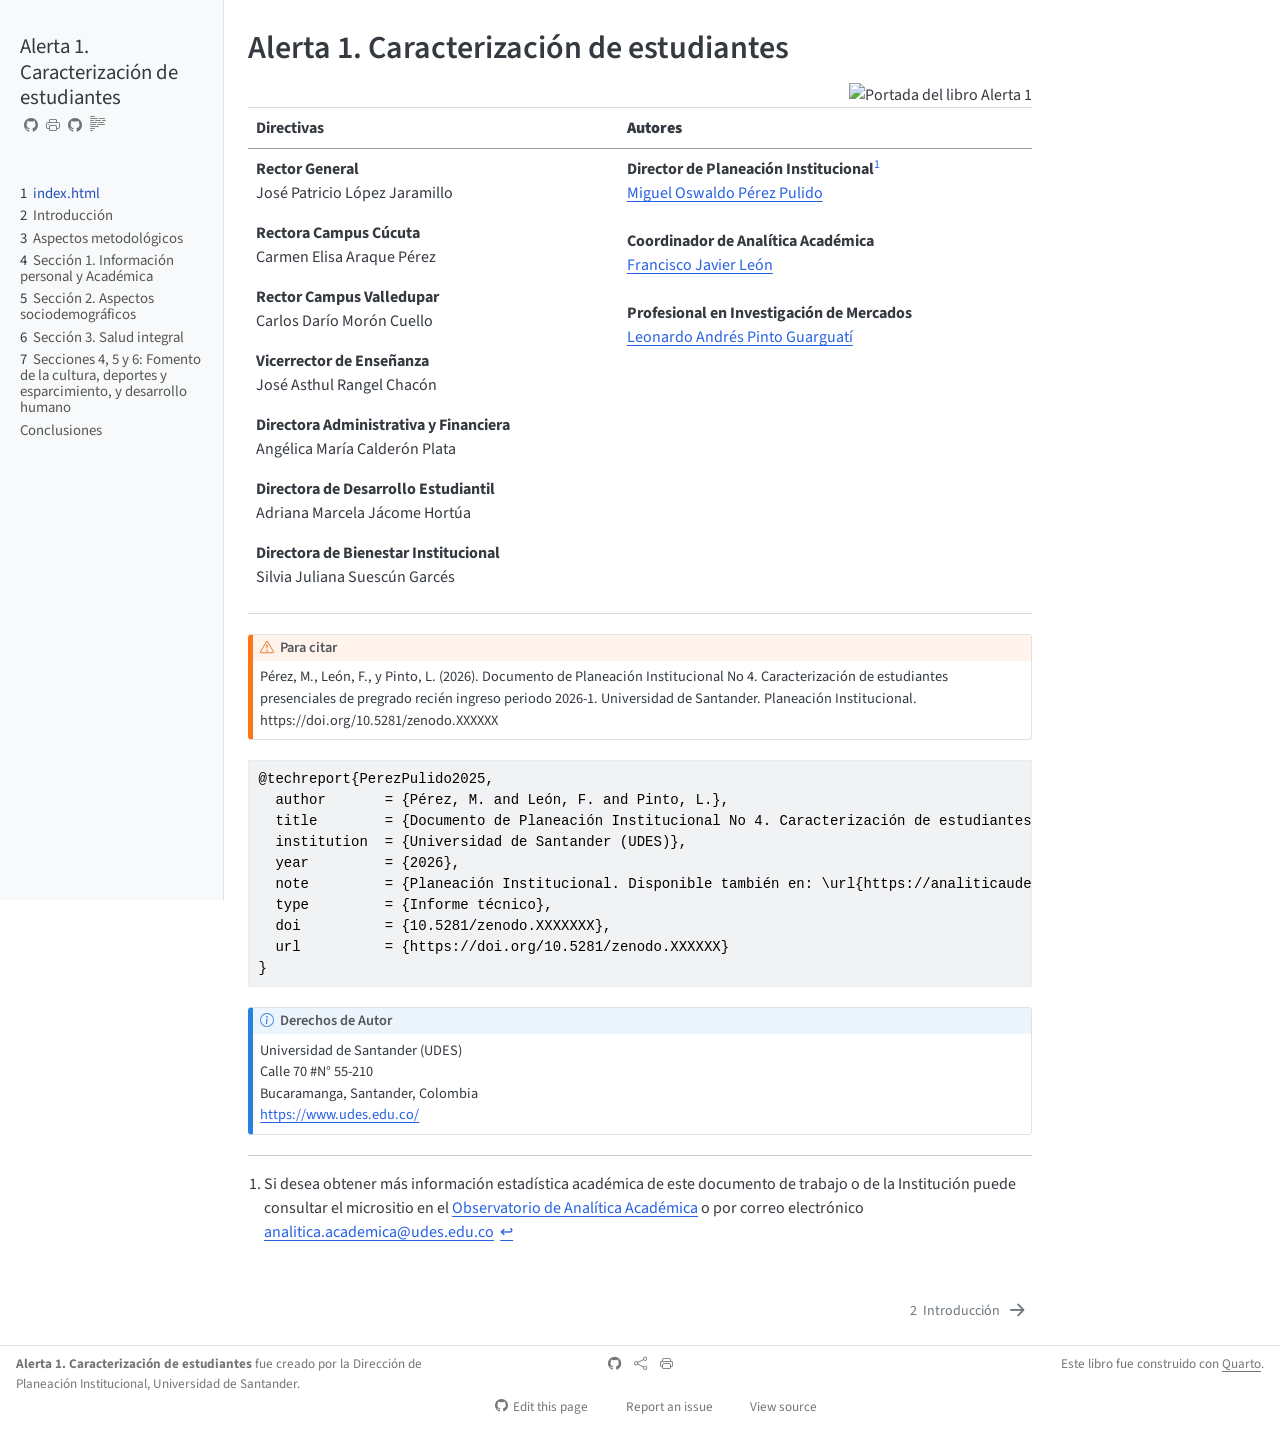
==== docs/index.html @ 3c6e8b9e "deploy libro" ====
<!DOCTYPE html>
<html xmlns="http://www.w3.org/1999/xhtml" lang="en" xml:lang="en"><head>

<meta charset="utf-8">
<meta name="generator" content="quarto-1.7.33">

<meta name="viewport" content="width=device-width, initial-scale=1.0, user-scalable=yes">


<title>Alerta 1. Caracterización de estudiantes</title>
<style>
code{white-space: pre-wrap;}
span.smallcaps{font-variant: small-caps;}
div.columns{display: flex; gap: min(4vw, 1.5em);}
div.column{flex: auto; overflow-x: auto;}
div.hanging-indent{margin-left: 1.5em; text-indent: -1.5em;}
ul.task-list{list-style: none;}
ul.task-list li input[type="checkbox"] {
  width: 0.8em;
  margin: 0 0.8em 0.2em -1em; /* quarto-specific, see https://github.com/quarto-dev/quarto-cli/issues/4556 */ 
  vertical-align: middle;
}
/* CSS for syntax highlighting */
html { -webkit-text-size-adjust: 100%; }
pre > code.sourceCode { white-space: pre; position: relative; }
pre > code.sourceCode > span { display: inline-block; line-height: 1.25; }
pre > code.sourceCode > span:empty { height: 1.2em; }
.sourceCode { overflow: visible; }
code.sourceCode > span { color: inherit; text-decoration: inherit; }
div.sourceCode { margin: 1em 0; }
pre.sourceCode { margin: 0; }
@media screen {
div.sourceCode { overflow: auto; }
}
@media print {
pre > code.sourceCode { white-space: pre-wrap; }
pre > code.sourceCode > span { text-indent: -5em; padding-left: 5em; }
}
pre.numberSource code
  { counter-reset: source-line 0; }
pre.numberSource code > span
  { position: relative; left: -4em; counter-increment: source-line; }
pre.numberSource code > span > a:first-child::before
  { content: counter(source-line);
    position: relative; left: -1em; text-align: right; vertical-align: baseline;
    border: none; display: inline-block;
    -webkit-touch-callout: none; -webkit-user-select: none;
    -khtml-user-select: none; -moz-user-select: none;
    -ms-user-select: none; user-select: none;
    padding: 0 4px; width: 4em;
  }
pre.numberSource { margin-left: 3em;  padding-left: 4px; }
div.sourceCode
  {   }
@media screen {
pre > code.sourceCode > span > a:first-child::before { text-decoration: underline; }
}
</style>


<script src="site_libs/quarto-nav/quarto-nav.js"></script>
<script src="site_libs/quarto-nav/headroom.min.js"></script>
<script src="site_libs/clipboard/clipboard.min.js"></script>
<script src="site_libs/quarto-search/autocomplete.umd.js"></script>
<script src="site_libs/quarto-search/fuse.min.js"></script>
<script src="site_libs/quarto-search/quarto-search.js"></script>
<meta name="quarto:offset" content="./">
<link href="./intro.html" rel="next">
<script src="site_libs/quarto-html/quarto.js" type="module"></script>
<script src="site_libs/quarto-html/tabsets/tabsets.js" type="module"></script>
<script src="site_libs/quarto-html/popper.min.js"></script>
<script src="site_libs/quarto-html/tippy.umd.min.js"></script>
<script src="site_libs/quarto-html/anchor.min.js"></script>
<link href="site_libs/quarto-html/tippy.css" rel="stylesheet">
<link href="site_libs/quarto-html/quarto-syntax-highlighting-ea385d0e468b0dd5ea5bf0780b1290d9.css" rel="stylesheet" id="quarto-text-highlighting-styles">
<script src="site_libs/bootstrap/bootstrap.min.js"></script>
<link href="site_libs/bootstrap/bootstrap-icons.css" rel="stylesheet">
<link href="site_libs/bootstrap/bootstrap-e41c52433b7b17f137c3030fa62955b6.min.css" rel="stylesheet" append-hash="true" id="quarto-bootstrap" data-mode="light">
<script id="quarto-search-options" type="application/json">{
  "location": "sidebar",
  "copy-button": false,
  "collapse-after": 3,
  "panel-placement": "start",
  "type": "textbox",
  "limit": 50,
  "keyboard-shortcut": [
    "f",
    "/",
    "s"
  ],
  "show-item-context": false,
  "language": {
    "search-no-results-text": "No results",
    "search-matching-documents-text": "matching documents",
    "search-copy-link-title": "Copy link to search",
    "search-hide-matches-text": "Hide additional matches",
    "search-more-match-text": "more match in this document",
    "search-more-matches-text": "more matches in this document",
    "search-clear-button-title": "Clear",
    "search-text-placeholder": "",
    "search-detached-cancel-button-title": "Cancel",
    "search-submit-button-title": "Submit",
    "search-label": "Search"
  }
}</script>
<link rel="stylesheet" href="https://cdn.jsdelivr.net/npm/bootstrap-icons@1.11.3/font/bootstrap-icons.css">


<link rel="stylesheet" href="style.css">
</head>

<body class="nav-sidebar docked quarto-light">

<div id="quarto-search-results"></div>
  <header id="quarto-header" class="headroom fixed-top">
  <nav class="quarto-secondary-nav">
    <div class="container-fluid d-flex">
      <button type="button" class="quarto-btn-toggle btn" data-bs-toggle="collapse" role="button" data-bs-target=".quarto-sidebar-collapse-item" aria-controls="quarto-sidebar" aria-expanded="false" aria-label="Toggle sidebar navigation" onclick="if (window.quartoToggleHeadroom) { window.quartoToggleHeadroom(); }">
        <i class="bi bi-layout-text-sidebar-reverse"></i>
      </button>
        <nav class="quarto-page-breadcrumbs" aria-label="breadcrumb"><ol class="breadcrumb"><li class="breadcrumb-item"><a href="./index.html"><span class="chapter-number">1</span>&nbsp; <span class="chapter-title">index.html</span></a></li></ol></nav>
        <a class="flex-grow-1" role="navigation" data-bs-toggle="collapse" data-bs-target=".quarto-sidebar-collapse-item" aria-controls="quarto-sidebar" aria-expanded="false" aria-label="Toggle sidebar navigation" onclick="if (window.quartoToggleHeadroom) { window.quartoToggleHeadroom(); }">      
        </a>
      <button type="button" class="btn quarto-search-button" aria-label="Search" onclick="window.quartoOpenSearch();">
        <i class="bi bi-search"></i>
      </button>
    </div>
  </nav>
</header>
<!-- content -->
<div id="quarto-content" class="quarto-container page-columns page-rows-contents page-layout-article">
<!-- sidebar -->
  <nav id="quarto-sidebar" class="sidebar collapse collapse-horizontal quarto-sidebar-collapse-item sidebar-navigation docked overflow-auto">
    <div class="pt-lg-2 mt-2 text-left sidebar-header">
    <div class="sidebar-title mb-0 py-0">
      <a href="./">Alerta 1. Caracterización de estudiantes</a> 
        <div class="sidebar-tools-main tools-wide">
    <a href="https://github.com/udesanalitica/alerta1_cx_2026-1" title="Repositorio GitHub" class="quarto-navigation-tool px-1" aria-label="Repositorio GitHub"><i class="bi bi-github"></i></a>
    <a href="javascript:window.print()" title="Imprimir" class="quarto-navigation-tool px-1" aria-label="Imprimir"><i class="bi bi-printer"></i></a>
    <a href="https://github.com/udesanalitica/alerta1_cx_2026-1" title="Source Code" class="quarto-navigation-tool px-1" aria-label="Source Code"><i class="bi bi-github"></i></a>
  <a href="" class="quarto-reader-toggle quarto-navigation-tool px-1" onclick="window.quartoToggleReader(); return false;" title="Toggle reader mode">
  <div class="quarto-reader-toggle-btn">
  <i class="bi"></i>
  </div>
</a>
</div>
    </div>
      </div>
        <div class="mt-2 flex-shrink-0 align-items-center">
        <div class="sidebar-search">
        <div id="quarto-search" class="" title="Search"></div>
        </div>
        </div>
    <div class="sidebar-menu-container"> 
    <ul class="list-unstyled mt-1">
        <li class="sidebar-item">
  <div class="sidebar-item-container"> 
  <a href="./index.html" class="sidebar-item-text sidebar-link active">
 <span class="menu-text"><span class="chapter-number">1</span>&nbsp; <span class="chapter-title">index.html</span></span></a>
  </div>
</li>
        <li class="sidebar-item">
  <div class="sidebar-item-container"> 
  <a href="./intro.html" class="sidebar-item-text sidebar-link">
 <span class="menu-text"><span class="chapter-number">2</span>&nbsp; <span class="chapter-title">Introducción</span></span></a>
  </div>
</li>
        <li class="sidebar-item">
  <div class="sidebar-item-container"> 
  <a href="./Seccion0.html" class="sidebar-item-text sidebar-link">
 <span class="menu-text"><span class="chapter-number">3</span>&nbsp; <span class="chapter-title">Aspectos metodológicos</span></span></a>
  </div>
</li>
        <li class="sidebar-item">
  <div class="sidebar-item-container"> 
  <a href="./Seccion1.html" class="sidebar-item-text sidebar-link">
 <span class="menu-text"><span class="chapter-number">4</span>&nbsp; <span class="chapter-title">Sección 1. Información personal y Académica</span></span></a>
  </div>
</li>
        <li class="sidebar-item">
  <div class="sidebar-item-container"> 
  <a href="./Seccion2.html" class="sidebar-item-text sidebar-link">
 <span class="menu-text"><span class="chapter-number">5</span>&nbsp; <span class="chapter-title">Sección 2. Aspectos sociodemográficos</span></span></a>
  </div>
</li>
        <li class="sidebar-item">
  <div class="sidebar-item-container"> 
  <a href="./Seccion3.html" class="sidebar-item-text sidebar-link">
 <span class="menu-text"><span class="chapter-number">6</span>&nbsp; <span class="chapter-title">Sección 3. Salud integral</span></span></a>
  </div>
</li>
        <li class="sidebar-item">
  <div class="sidebar-item-container"> 
  <a href="./Seccion4.html" class="sidebar-item-text sidebar-link">
 <span class="menu-text"><span class="chapter-number">7</span>&nbsp; <span class="chapter-title">Secciones 4, 5 y 6: Fomento de la cultura, deportes y esparcimiento, y desarrollo humano</span></span></a>
  </div>
</li>
        <li class="sidebar-item">
  <div class="sidebar-item-container"> 
  <a href="./Conclusiones.html" class="sidebar-item-text sidebar-link">
 <span class="menu-text">Conclusiones</span></a>
  </div>
</li>
    </ul>
    </div>
</nav>
<div id="quarto-sidebar-glass" class="quarto-sidebar-collapse-item" data-bs-toggle="collapse" data-bs-target=".quarto-sidebar-collapse-item"></div>
<!-- margin-sidebar -->
    <div id="quarto-margin-sidebar" class="sidebar margin-sidebar zindex-bottom">
        
    </div>
<!-- main -->
<main class="content" id="quarto-document-content">

<header id="title-block-header" class="quarto-title-block default">
<div class="quarto-title">
<h1 class="title">Alerta 1. Caracterización de estudiantes</h1>
</div>



<div class="quarto-title-meta">

    
  
    
  </div>
  


</header>


<p><img src="images/cover.png" title="Alerta 1. Caracterización de estudiantes" class="quarto-cover-image nolightbox img-fluid" alt="Portada del libro Alerta 1"></p>
<table class="caption-top table">
<thead>
<tr class="header">
<th>Directivas</th>
<th><strong>Autores</strong></th>
</tr>
</thead>
<tbody>
<tr class="odd">
<td><p><strong>Rector General<br>
</strong>José Patricio López Jaramillo</p>
<p><strong>Rectora Campus Cúcuta<br>
</strong>Carmen Elisa Araque Pérez</p>
<p><strong>Rector Campus Valledupar</strong><br>
Carlos Darío Morón Cuello</p>
<p><strong>Vicerrector de Enseñanza<br>
</strong>José Asthul Rangel Chacón</p>
<p><strong>Directora Administrativa y Financiera</strong><br>
Angélica María Calderón Plata</p>
<p><strong>Directora de Desarrollo Estudiantil</strong><br>
Adriana Marcela Jácome Hortúa</p>
<p><strong>Directora de Bienestar Institucional</strong><br>
Silvia Juliana Suescún Garcés</p></td>
<td><strong>Director de Planeación Institucional</strong><a href="#fn1" class="footnote-ref" id="fnref1" role="doc-noteref"><sup>1</sup></a><br>
<a href="https://orcid.org/0000-0003-2945-0526">Miguel Oswaldo Pérez Pulido</a><br>
<br>
<strong>Coordinador de Analítica Académica</strong><br>
<a href="https://orcid.org/0000-0002-8904-5242">Francisco Javier León</a><br>
<br>
<strong>Profesional en Investigación de Mercados</strong><br>
<a href="https://orcid.org/0009-0007-0492-9270">Leonardo Andrés Pinto Guarguatí</a></td>
</tr>
</tbody>
</table>
<div class="callout callout-style-default callout-warning callout-titled" title="Para citar">
<div class="callout-header d-flex align-content-center">
<div class="callout-icon-container">
<i class="callout-icon"></i>
</div>
<div class="callout-title-container flex-fill">
Para citar
</div>
</div>
<div class="callout-body-container callout-body">
<p>Pérez, M., León, F., y Pinto, L. (2026). Documento de Planeación Institucional No 4. Caracterización de estudiantes presenciales de pregrado recién ingreso periodo 2026-1. Universidad de Santander. Planeación Institucional. https://doi.org/10.5281/zenodo.XXXXXX</p>
</div>
</div>
<div class="sourceCode" id="cb1"><pre class="sourceCode bibtex code-with-copy"><code class="sourceCode bibtex"><span id="cb1-1"><a href="#cb1-1" aria-hidden="true" tabindex="-1"></a><span class="va">@techreport</span>{<span class="ot">PerezPulido2025</span>,</span>
<span id="cb1-2"><a href="#cb1-2" aria-hidden="true" tabindex="-1"></a>  <span class="dt">author</span>       = {Pérez, M. and León, F. and Pinto, L.},</span>
<span id="cb1-3"><a href="#cb1-3" aria-hidden="true" tabindex="-1"></a>  <span class="dt">title</span>        = {Documento de Planeación Institucional No 4. Caracterización de estudiantes presenciales de pregrado recién ingreso periodo 2026-1},</span>
<span id="cb1-4"><a href="#cb1-4" aria-hidden="true" tabindex="-1"></a>  <span class="dt">institution</span>  = {Universidad de Santander (UDES)},</span>
<span id="cb1-5"><a href="#cb1-5" aria-hidden="true" tabindex="-1"></a>  <span class="dt">year</span>         = {2026},</span>
<span id="cb1-6"><a href="#cb1-6" aria-hidden="true" tabindex="-1"></a>  <span class="dt">note</span>         = {Planeación Institucional. Disponible también en: <span class="ch">\url</span>{https://analiticaudes.github.io/alerta1_cx_2026-1/}},</span>
<span id="cb1-7"><a href="#cb1-7" aria-hidden="true" tabindex="-1"></a>  <span class="dt">type</span>         = {Informe técnico},</span>
<span id="cb1-8"><a href="#cb1-8" aria-hidden="true" tabindex="-1"></a>  <span class="dt">doi</span>          = {10.5281/zenodo.XXXXXXX},</span>
<span id="cb1-9"><a href="#cb1-9" aria-hidden="true" tabindex="-1"></a>  <span class="dt">url</span>          = {https://doi.org/10.5281/zenodo.XXXXXX}</span>
<span id="cb1-10"><a href="#cb1-10" aria-hidden="true" tabindex="-1"></a>}</span></code><button title="Copy to Clipboard" class="code-copy-button"><i class="bi"></i></button></pre></div>
<div class="callout callout-style-default callout-note callout-titled" title="Derechos de Autor">
<div class="callout-header d-flex align-content-center">
<div class="callout-icon-container">
<i class="callout-icon"></i>
</div>
<div class="callout-title-container flex-fill">
Derechos de Autor
</div>
</div>
<div class="callout-body-container callout-body">
<p>Universidad de Santander (UDES)<br>
Calle 70 #N° 55-210<br>
Bucaramanga, Santander, Colombia<br>
<a href="https://www.udes.edu.co/" class="uri">https://www.udes.edu.co/</a>&nbsp;</p>
</div>
</div>


<section id="footnotes" class="footnotes footnotes-end-of-document" role="doc-endnotes">
<hr>
<ol>
<li id="fn1"><p>Si desea obtener más información estadística académica de este documento de trabajo o de la Institución puede consultar el micrositio en el <a href="https://udes.edu.co/ensenanza/dependencias/analitica-academica/observatorio">Observatorio de Analítica Académica</a> o por correo electrónico <a href="mailto:analitica.academica@udes.edu.co">analitica.academica@udes.edu.co</a>&nbsp;<a href="#fnref1" class="footnote-back" role="doc-backlink">↩︎</a></p></li>
</ol>
</section>

</main> <!-- /main -->
<script id="quarto-html-after-body" type="application/javascript">
  window.document.addEventListener("DOMContentLoaded", function (event) {
    const icon = "";
    const anchorJS = new window.AnchorJS();
    anchorJS.options = {
      placement: 'right',
      icon: icon
    };
    anchorJS.add('.anchored');
    const isCodeAnnotation = (el) => {
      for (const clz of el.classList) {
        if (clz.startsWith('code-annotation-')) {                     
          return true;
        }
      }
      return false;
    }
    const onCopySuccess = function(e) {
      // button target
      const button = e.trigger;
      // don't keep focus
      button.blur();
      // flash "checked"
      button.classList.add('code-copy-button-checked');
      var currentTitle = button.getAttribute("title");
      button.setAttribute("title", "Copied!");
      let tooltip;
      if (window.bootstrap) {
        button.setAttribute("data-bs-toggle", "tooltip");
        button.setAttribute("data-bs-placement", "left");
        button.setAttribute("data-bs-title", "Copied!");
        tooltip = new bootstrap.Tooltip(button, 
          { trigger: "manual", 
            customClass: "code-copy-button-tooltip",
            offset: [0, -8]});
        tooltip.show();    
      }
      setTimeout(function() {
        if (tooltip) {
          tooltip.hide();
          button.removeAttribute("data-bs-title");
          button.removeAttribute("data-bs-toggle");
          button.removeAttribute("data-bs-placement");
        }
        button.setAttribute("title", currentTitle);
        button.classList.remove('code-copy-button-checked');
      }, 1000);
      // clear code selection
      e.clearSelection();
    }
    const getTextToCopy = function(trigger) {
        const codeEl = trigger.previousElementSibling.cloneNode(true);
        for (const childEl of codeEl.children) {
          if (isCodeAnnotation(childEl)) {
            childEl.remove();
          }
        }
        return codeEl.innerText;
    }
    const clipboard = new window.ClipboardJS('.code-copy-button:not([data-in-quarto-modal])', {
      text: getTextToCopy
    });
    clipboard.on('success', onCopySuccess);
    if (window.document.getElementById('quarto-embedded-source-code-modal')) {
      const clipboardModal = new window.ClipboardJS('.code-copy-button[data-in-quarto-modal]', {
        text: getTextToCopy,
        container: window.document.getElementById('quarto-embedded-source-code-modal')
      });
      clipboardModal.on('success', onCopySuccess);
    }
      var localhostRegex = new RegExp(/^(?:http|https):\/\/localhost\:?[0-9]*\//);
      var mailtoRegex = new RegExp(/^mailto:/);
        var filterRegex = new RegExp("https:\/\/udesanalitica\.github\.io\/alerta1_cx_2026-1\/");
      var isInternal = (href) => {
          return filterRegex.test(href) || localhostRegex.test(href) || mailtoRegex.test(href);
      }
      // Inspect non-navigation links and adorn them if external
     var links = window.document.querySelectorAll('a[href]:not(.nav-link):not(.navbar-brand):not(.toc-action):not(.sidebar-link):not(.sidebar-item-toggle):not(.pagination-link):not(.no-external):not([aria-hidden]):not(.dropdown-item):not(.quarto-navigation-tool):not(.about-link)');
      for (var i=0; i<links.length; i++) {
        const link = links[i];
        if (!isInternal(link.href)) {
          // undo the damage that might have been done by quarto-nav.js in the case of
          // links that we want to consider external
          if (link.dataset.originalHref !== undefined) {
            link.href = link.dataset.originalHref;
          }
        }
      }
    function tippyHover(el, contentFn, onTriggerFn, onUntriggerFn) {
      const config = {
        allowHTML: true,
        maxWidth: 500,
        delay: 100,
        arrow: false,
        appendTo: function(el) {
            return el.parentElement;
        },
        interactive: true,
        interactiveBorder: 10,
        theme: 'quarto',
        placement: 'bottom-start',
      };
      if (contentFn) {
        config.content = contentFn;
      }
      if (onTriggerFn) {
        config.onTrigger = onTriggerFn;
      }
      if (onUntriggerFn) {
        config.onUntrigger = onUntriggerFn;
      }
      window.tippy(el, config); 
    }
    const noterefs = window.document.querySelectorAll('a[role="doc-noteref"]');
    for (var i=0; i<noterefs.length; i++) {
      const ref = noterefs[i];
      tippyHover(ref, function() {
        // use id or data attribute instead here
        let href = ref.getAttribute('data-footnote-href') || ref.getAttribute('href');
        try { href = new URL(href).hash; } catch {}
        const id = href.replace(/^#\/?/, "");
        const note = window.document.getElementById(id);
        if (note) {
          return note.innerHTML;
        } else {
          return "";
        }
      });
    }
    const xrefs = window.document.querySelectorAll('a.quarto-xref');
    const processXRef = (id, note) => {
      // Strip column container classes
      const stripColumnClz = (el) => {
        el.classList.remove("page-full", "page-columns");
        if (el.children) {
          for (const child of el.children) {
            stripColumnClz(child);
          }
        }
      }
      stripColumnClz(note)
      if (id === null || id.startsWith('sec-')) {
        // Special case sections, only their first couple elements
        const container = document.createElement("div");
        if (note.children && note.children.length > 2) {
          container.appendChild(note.children[0].cloneNode(true));
          for (let i = 1; i < note.children.length; i++) {
            const child = note.children[i];
            if (child.tagName === "P" && child.innerText === "") {
              continue;
            } else {
              container.appendChild(child.cloneNode(true));
              break;
            }
          }
          if (window.Quarto?.typesetMath) {
            window.Quarto.typesetMath(container);
          }
          return container.innerHTML
        } else {
          if (window.Quarto?.typesetMath) {
            window.Quarto.typesetMath(note);
          }
          return note.innerHTML;
        }
      } else {
        // Remove any anchor links if they are present
        const anchorLink = note.querySelector('a.anchorjs-link');
        if (anchorLink) {
          anchorLink.remove();
        }
        if (window.Quarto?.typesetMath) {
          window.Quarto.typesetMath(note);
        }
        if (note.classList.contains("callout")) {
          return note.outerHTML;
        } else {
          return note.innerHTML;
        }
      }
    }
    for (var i=0; i<xrefs.length; i++) {
      const xref = xrefs[i];
      tippyHover(xref, undefined, function(instance) {
        instance.disable();
        let url = xref.getAttribute('href');
        let hash = undefined; 
        if (url.startsWith('#')) {
          hash = url;
        } else {
          try { hash = new URL(url).hash; } catch {}
        }
        if (hash) {
          const id = hash.replace(/^#\/?/, "");
          const note = window.document.getElementById(id);
          if (note !== null) {
            try {
              const html = processXRef(id, note.cloneNode(true));
              instance.setContent(html);
            } finally {
              instance.enable();
              instance.show();
            }
          } else {
            // See if we can fetch this
            fetch(url.split('#')[0])
            .then(res => res.text())
            .then(html => {
              const parser = new DOMParser();
              const htmlDoc = parser.parseFromString(html, "text/html");
              const note = htmlDoc.getElementById(id);
              if (note !== null) {
                const html = processXRef(id, note);
                instance.setContent(html);
              } 
            }).finally(() => {
              instance.enable();
              instance.show();
            });
          }
        } else {
          // See if we can fetch a full url (with no hash to target)
          // This is a special case and we should probably do some content thinning / targeting
          fetch(url)
          .then(res => res.text())
          .then(html => {
            const parser = new DOMParser();
            const htmlDoc = parser.parseFromString(html, "text/html");
            const note = htmlDoc.querySelector('main.content');
            if (note !== null) {
              // This should only happen for chapter cross references
              // (since there is no id in the URL)
              // remove the first header
              if (note.children.length > 0 && note.children[0].tagName === "HEADER") {
                note.children[0].remove();
              }
              const html = processXRef(null, note);
              instance.setContent(html);
            } 
          }).finally(() => {
            instance.enable();
            instance.show();
          });
        }
      }, function(instance) {
      });
    }
        let selectedAnnoteEl;
        const selectorForAnnotation = ( cell, annotation) => {
          let cellAttr = 'data-code-cell="' + cell + '"';
          let lineAttr = 'data-code-annotation="' +  annotation + '"';
          const selector = 'span[' + cellAttr + '][' + lineAttr + ']';
          return selector;
        }
        const selectCodeLines = (annoteEl) => {
          const doc = window.document;
          const targetCell = annoteEl.getAttribute("data-target-cell");
          const targetAnnotation = annoteEl.getAttribute("data-target-annotation");
          const annoteSpan = window.document.querySelector(selectorForAnnotation(targetCell, targetAnnotation));
          const lines = annoteSpan.getAttribute("data-code-lines").split(",");
          const lineIds = lines.map((line) => {
            return targetCell + "-" + line;
          })
          let top = null;
          let height = null;
          let parent = null;
          if (lineIds.length > 0) {
              //compute the position of the single el (top and bottom and make a div)
              const el = window.document.getElementById(lineIds[0]);
              top = el.offsetTop;
              height = el.offsetHeight;
              parent = el.parentElement.parentElement;
            if (lineIds.length > 1) {
              const lastEl = window.document.getElementById(lineIds[lineIds.length - 1]);
              const bottom = lastEl.offsetTop + lastEl.offsetHeight;
              height = bottom - top;
            }
            if (top !== null && height !== null && parent !== null) {
              // cook up a div (if necessary) and position it 
              let div = window.document.getElementById("code-annotation-line-highlight");
              if (div === null) {
                div = window.document.createElement("div");
                div.setAttribute("id", "code-annotation-line-highlight");
                div.style.position = 'absolute';
                parent.appendChild(div);
              }
              div.style.top = top - 2 + "px";
              div.style.height = height + 4 + "px";
              div.style.left = 0;
              let gutterDiv = window.document.getElementById("code-annotation-line-highlight-gutter");
              if (gutterDiv === null) {
                gutterDiv = window.document.createElement("div");
                gutterDiv.setAttribute("id", "code-annotation-line-highlight-gutter");
                gutterDiv.style.position = 'absolute';
                const codeCell = window.document.getElementById(targetCell);
                const gutter = codeCell.querySelector('.code-annotation-gutter');
                gutter.appendChild(gutterDiv);
              }
              gutterDiv.style.top = top - 2 + "px";
              gutterDiv.style.height = height + 4 + "px";
            }
            selectedAnnoteEl = annoteEl;
          }
        };
        const unselectCodeLines = () => {
          const elementsIds = ["code-annotation-line-highlight", "code-annotation-line-highlight-gutter"];
          elementsIds.forEach((elId) => {
            const div = window.document.getElementById(elId);
            if (div) {
              div.remove();
            }
          });
          selectedAnnoteEl = undefined;
        };
          // Handle positioning of the toggle
      window.addEventListener(
        "resize",
        throttle(() => {
          elRect = undefined;
          if (selectedAnnoteEl) {
            selectCodeLines(selectedAnnoteEl);
          }
        }, 10)
      );
      function throttle(fn, ms) {
      let throttle = false;
      let timer;
        return (...args) => {
          if(!throttle) { // first call gets through
              fn.apply(this, args);
              throttle = true;
          } else { // all the others get throttled
              if(timer) clearTimeout(timer); // cancel #2
              timer = setTimeout(() => {
                fn.apply(this, args);
                timer = throttle = false;
              }, ms);
          }
        };
      }
        // Attach click handler to the DT
        const annoteDls = window.document.querySelectorAll('dt[data-target-cell]');
        for (const annoteDlNode of annoteDls) {
          annoteDlNode.addEventListener('click', (event) => {
            const clickedEl = event.target;
            if (clickedEl !== selectedAnnoteEl) {
              unselectCodeLines();
              const activeEl = window.document.querySelector('dt[data-target-cell].code-annotation-active');
              if (activeEl) {
                activeEl.classList.remove('code-annotation-active');
              }
              selectCodeLines(clickedEl);
              clickedEl.classList.add('code-annotation-active');
            } else {
              // Unselect the line
              unselectCodeLines();
              clickedEl.classList.remove('code-annotation-active');
            }
          });
        }
    const findCites = (el) => {
      const parentEl = el.parentElement;
      if (parentEl) {
        const cites = parentEl.dataset.cites;
        if (cites) {
          return {
            el,
            cites: cites.split(' ')
          };
        } else {
          return findCites(el.parentElement)
        }
      } else {
        return undefined;
      }
    };
    var bibliorefs = window.document.querySelectorAll('a[role="doc-biblioref"]');
    for (var i=0; i<bibliorefs.length; i++) {
      const ref = bibliorefs[i];
      const citeInfo = findCites(ref);
      if (citeInfo) {
        tippyHover(citeInfo.el, function() {
          var popup = window.document.createElement('div');
          citeInfo.cites.forEach(function(cite) {
            var citeDiv = window.document.createElement('div');
            citeDiv.classList.add('hanging-indent');
            citeDiv.classList.add('csl-entry');
            var biblioDiv = window.document.getElementById('ref-' + cite);
            if (biblioDiv) {
              citeDiv.innerHTML = biblioDiv.innerHTML;
            }
            popup.appendChild(citeDiv);
          });
          return popup.innerHTML;
        });
      }
    }
  });
  </script>
<nav class="page-navigation">
  <div class="nav-page nav-page-previous">
  </div>
  <div class="nav-page nav-page-next">
      <a href="./intro.html" class="pagination-link" aria-label="Introducción">
        <span class="nav-page-text"><span class="chapter-number">2</span>&nbsp; <span class="chapter-title">Introducción</span></span> <i class="bi bi-arrow-right-short"></i>
      </a>
  </div>
</nav>
</div> <!-- /content -->
<footer class="footer">
  <div class="nav-footer">
    <div class="nav-footer-left">
<p><strong>Alerta 1. Caracterización de estudiantes</strong> fue creado por la Dirección de Planeación Institucional, Universidad de Santander.</p>
</div>   
    <div class="nav-footer-center">
<p><a href="https://github.com/udesanalitica/alerta1_cx_2026-1" target="_blank" aria-label="GitHub"><i class="bi bi-github"></i></a> <a href="#" aria-label="Compartir" style="margin-left: 10px;"><i class="bi bi-share"></i></a> <a href="javascript:window.print()" aria-label="Imprimir" style="margin-left: 10px;"><i class="bi bi-printer"></i></a></p>
<div class="toc-actions"><ul><li><a href="https://github.com/udesanalitica/alerta1_cx_2026-1/edit/main/index.qmd" class="toc-action"><i class="bi bi-github"></i>Edit this page</a></li><li><a href="https://github.com/udesanalitica/alerta1_cx_2026-1/issues/new" class="toc-action"><i class="bi empty"></i>Report an issue</a></li><li><a href="https://github.com/udesanalitica/alerta1_cx_2026-1/blob/main/index.qmd" class="toc-action"><i class="bi empty"></i>View source</a></li></ul></div></div>
    <div class="nav-footer-right">
<p>Este libro fue construido con <a href="https://quarto.org/" target="_blank">Quarto</a>.</p>
</div>
  </div>
</footer>




</body></html>
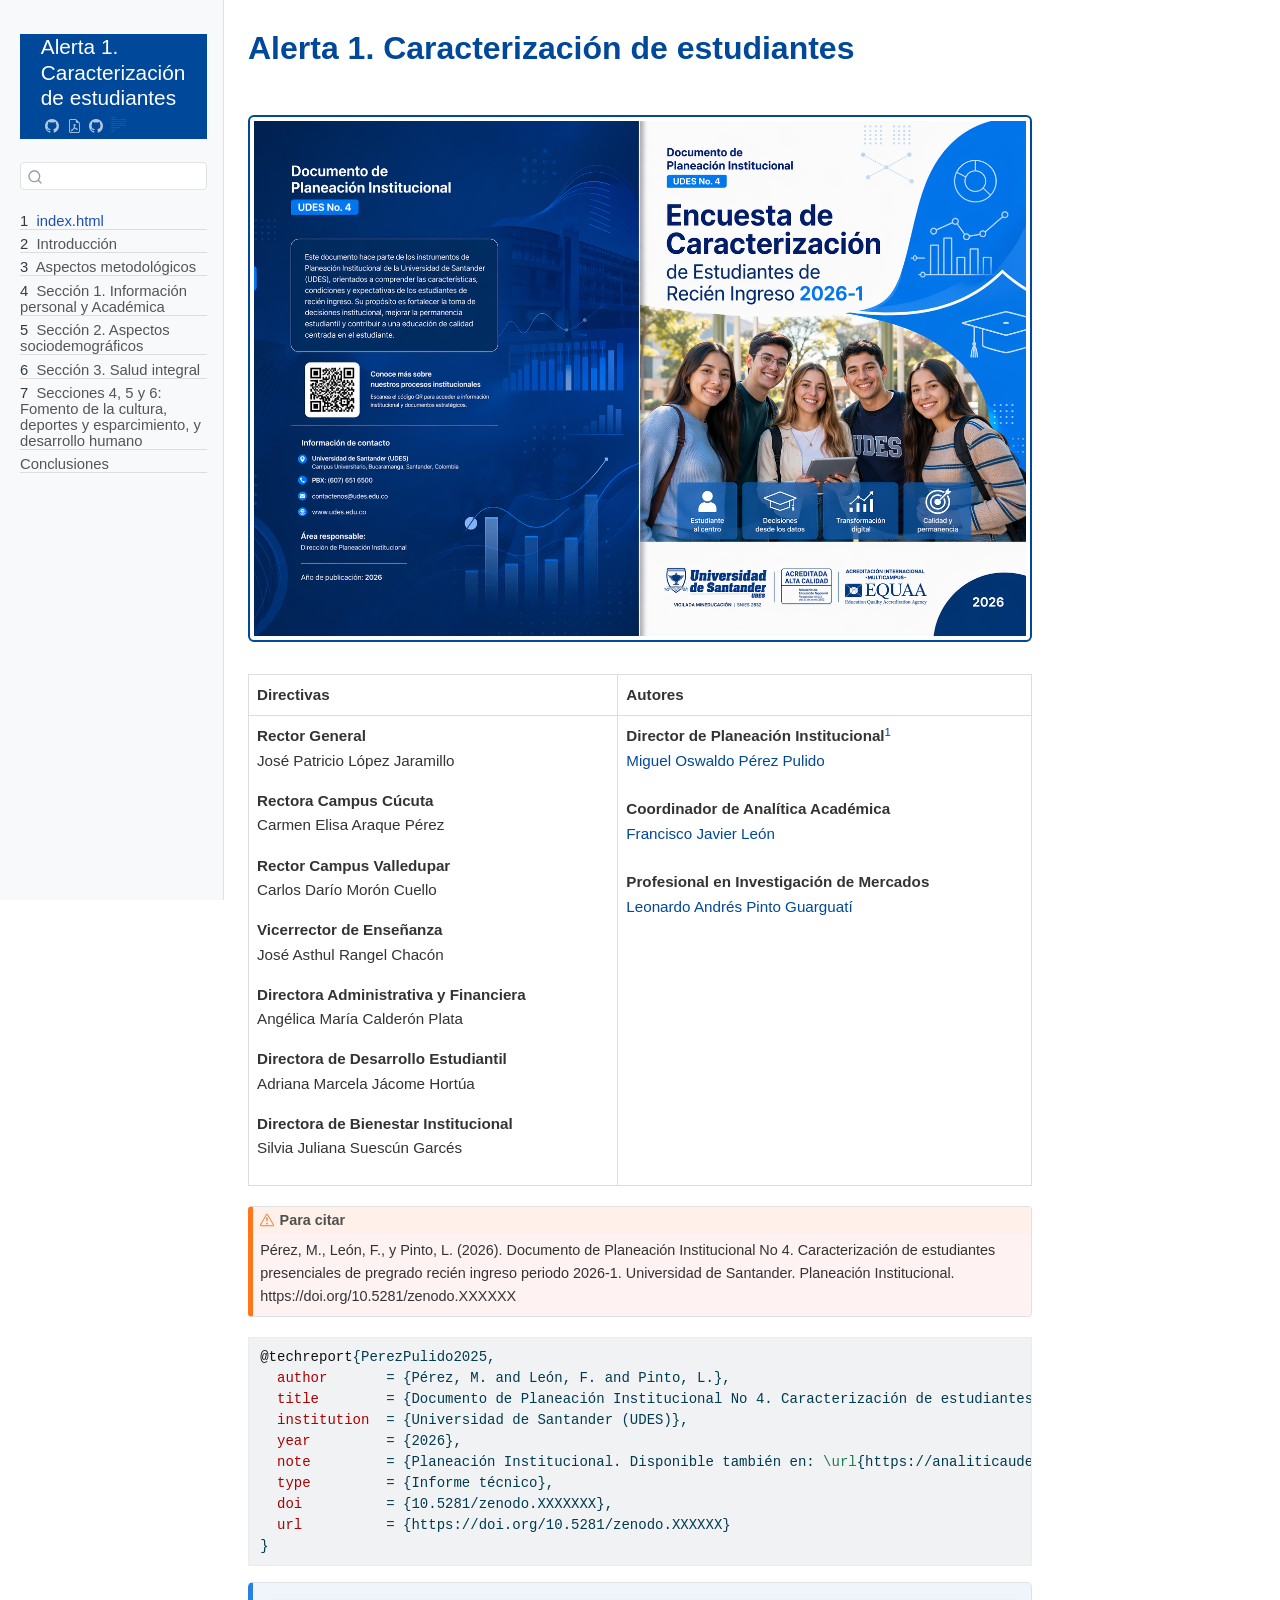
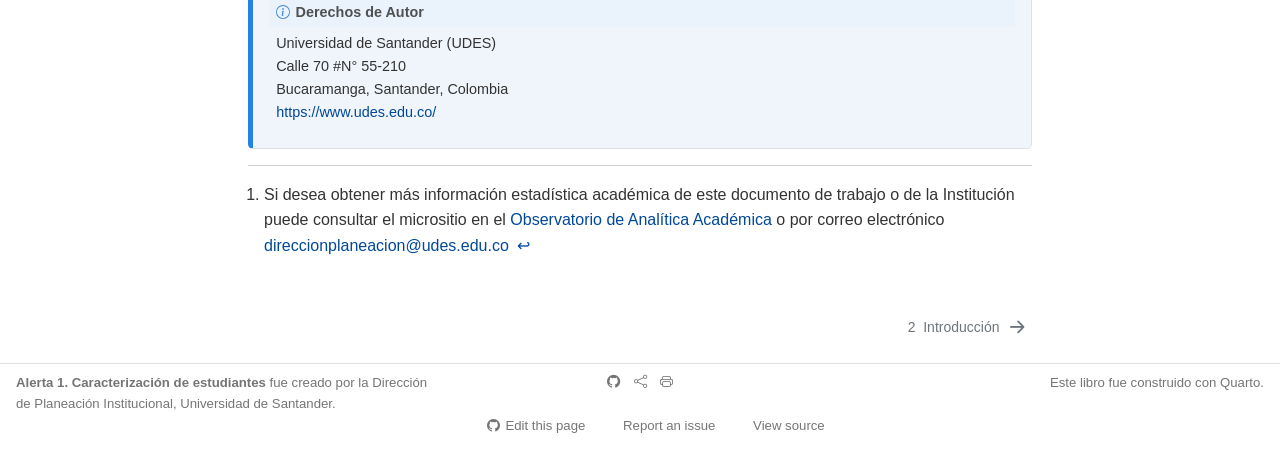
==== commit 7202a4f2: "Cargue sección 2" ====
--- a/docs/index.html
+++ b/docs/index.html
@@ -136,7 +136,7 @@
       <a href="./">Alerta 1. Caracterización de estudiantes</a> 
         <div class="sidebar-tools-main tools-wide">
     <a href="https://github.com/udesanalitica/alerta1_cx_2026-1" title="Repositorio GitHub" class="quarto-navigation-tool px-1" aria-label="Repositorio GitHub"><i class="bi bi-github"></i></a>
-    <a href="javascript:window.print()" title="Imprimir" class="quarto-navigation-tool px-1" aria-label="Imprimir"><i class="bi bi-printer"></i></a>
+    <a href="./Alerta1_2026-1.pdf" title="Descargar PDF" class="quarto-navigation-tool px-1" aria-label="Descargar PDF"><i class="bi bi-file-earmark-pdf"></i></a>
     <a href="https://github.com/udesanalitica/alerta1_cx_2026-1" title="Source Code" class="quarto-navigation-tool px-1" aria-label="Source Code"><i class="bi bi-github"></i></a>
   <a href="" class="quarto-reader-toggle quarto-navigation-tool px-1" onclick="window.quartoToggleReader(); return false;" title="Toggle reader mode">
   <div class="quarto-reader-toggle-btn">
@@ -310,7 +310,7 @@
 <section id="footnotes" class="footnotes footnotes-end-of-document" role="doc-endnotes">
 <hr>
 <ol>
-<li id="fn1"><p>Si desea obtener más información estadística académica de este documento de trabajo o de la Institución puede consultar el micrositio en el <a href="https://udes.edu.co/ensenanza/dependencias/analitica-academica/observatorio">Observatorio de Analítica Académica</a> o por correo electrónico <a href="mailto:analitica.academica@udes.edu.co">analitica.academica@udes.edu.co</a>&nbsp;<a href="#fnref1" class="footnote-back" role="doc-backlink">↩︎</a></p></li>
+<li id="fn1"><p>Si desea obtener más información estadística académica de este documento de trabajo o de la Institución puede consultar el micrositio en el <a href="https://udes.edu.co/ensenanza/dependencias/analitica-academica/observatorio">Observatorio de Analítica Académica</a> o por correo electrónico <a href="mailto:analitica.academica@udes.edu.co">direccionplaneacion@udes.edu.co</a>&nbsp;<a href="#fnref1" class="footnote-back" role="doc-backlink">↩︎</a></p></li>
 </ol>
 </section>
 
--- a/docs/site_libs/quarto-html/tippy.css
+++ b/docs/site_libs/quarto-html/tippy.css
@@ -0,0 +1 @@
+.tippy-box[data-animation=fade][data-state=hidden]{opacity:0}[data-tippy-root]{max-width:calc(100vw - 10px)}.tippy-box{position:relative;background-color:#333;color:#fff;border-radius:4px;font-size:14px;line-height:1.4;white-space:normal;outline:0;transition-property:transform,visibility,opacity}.tippy-box[data-placement^=top]>.tippy-arrow{bottom:0}.tippy-box[data-placement^=top]>.tippy-arrow:before{bottom:-7px;left:0;border-width:8px 8px 0;border-top-color:initial;transform-origin:center top}.tippy-box[data-placement^=bottom]>.tippy-arrow{top:0}.tippy-box[data-placement^=bottom]>.tippy-arrow:before{top:-7px;left:0;border-width:0 8px 8px;border-bottom-color:initial;transform-origin:center bottom}.tippy-box[data-placement^=left]>.tippy-arrow{right:0}.tippy-box[data-placement^=left]>.tippy-arrow:before{border-width:8px 0 8px 8px;border-left-color:initial;right:-7px;transform-origin:center left}.tippy-box[data-placement^=right]>.tippy-arrow{left:0}.tippy-box[data-placement^=right]>.tippy-arrow:before{left:-7px;border-width:8px 8px 8px 0;border-right-color:initial;transform-origin:center right}.tippy-box[data-inertia][data-state=visible]{transition-timing-function:cubic-bezier(.54,1.5,.38,1.11)}.tippy-arrow{width:16px;height:16px;color:#333}.tippy-arrow:before{content:"";position:absolute;border-color:transparent;border-style:solid}.tippy-content{position:relative;padding:5px 9px;z-index:1}
--- a/docs/site_libs/quarto-html/quarto-syntax-highlighting-ea385d0e468b0dd5ea5bf0780b1290d9.css
+++ b/docs/site_libs/quarto-html/quarto-syntax-highlighting-ea385d0e468b0dd5ea5bf0780b1290d9.css
@@ -0,0 +1,236 @@
+/* quarto syntax highlight colors */
+:root {
+  --quarto-hl-ot-color: #003B4F;
+  --quarto-hl-at-color: #657422;
+  --quarto-hl-ss-color: #20794D;
+  --quarto-hl-an-color: #5E5E5E;
+  --quarto-hl-fu-color: #4758AB;
+  --quarto-hl-st-color: #20794D;
+  --quarto-hl-cf-color: #003B4F;
+  --quarto-hl-op-color: #5E5E5E;
+  --quarto-hl-er-color: #AD0000;
+  --quarto-hl-bn-color: #AD0000;
+  --quarto-hl-al-color: #AD0000;
+  --quarto-hl-va-color: #111111;
+  --quarto-hl-bu-color: inherit;
+  --quarto-hl-ex-color: inherit;
+  --quarto-hl-pp-color: #AD0000;
+  --quarto-hl-in-color: #5E5E5E;
+  --quarto-hl-vs-color: #20794D;
+  --quarto-hl-wa-color: #5E5E5E;
+  --quarto-hl-do-color: #5E5E5E;
+  --quarto-hl-im-color: #00769E;
+  --quarto-hl-ch-color: #20794D;
+  --quarto-hl-dt-color: #AD0000;
+  --quarto-hl-fl-color: #AD0000;
+  --quarto-hl-co-color: #5E5E5E;
+  --quarto-hl-cv-color: #5E5E5E;
+  --quarto-hl-cn-color: #8f5902;
+  --quarto-hl-sc-color: #5E5E5E;
+  --quarto-hl-dv-color: #AD0000;
+  --quarto-hl-kw-color: #003B4F;
+}
+
+/* other quarto variables */
+:root {
+  --quarto-font-monospace: SFMono-Regular, Menlo, Monaco, Consolas, "Liberation Mono", "Courier New", monospace;
+}
+
+/* syntax highlight based on Pandoc's rules */
+pre > code.sourceCode > span {
+  color: #003B4F;
+}
+
+code.sourceCode > span {
+  color: #003B4F;
+}
+
+div.sourceCode,
+div.sourceCode pre.sourceCode {
+  color: #003B4F;
+}
+
+/* Normal */
+code span {
+  color: #003B4F;
+}
+
+/* Alert */
+code span.al {
+  color: #AD0000;
+  font-style: inherit;
+}
+
+/* Annotation */
+code span.an {
+  color: #5E5E5E;
+  font-style: inherit;
+}
+
+/* Attribute */
+code span.at {
+  color: #657422;
+  font-style: inherit;
+}
+
+/* BaseN */
+code span.bn {
+  color: #AD0000;
+  font-style: inherit;
+}
+
+/* BuiltIn */
+code span.bu {
+  font-style: inherit;
+}
+
+/* ControlFlow */
+code span.cf {
+  color: #003B4F;
+  font-weight: bold;
+  font-style: inherit;
+}
+
+/* Char */
+code span.ch {
+  color: #20794D;
+  font-style: inherit;
+}
+
+/* Constant */
+code span.cn {
+  color: #8f5902;
+  font-style: inherit;
+}
+
+/* Comment */
+code span.co {
+  color: #5E5E5E;
+  font-style: inherit;
+}
+
+/* CommentVar */
+code span.cv {
+  color: #5E5E5E;
+  font-style: italic;
+}
+
+/* Documentation */
+code span.do {
+  color: #5E5E5E;
+  font-style: italic;
+}
+
+/* DataType */
+code span.dt {
+  color: #AD0000;
+  font-style: inherit;
+}
+
+/* DecVal */
+code span.dv {
+  color: #AD0000;
+  font-style: inherit;
+}
+
+/* Error */
+code span.er {
+  color: #AD0000;
+  font-style: inherit;
+}
+
+/* Extension */
+code span.ex {
+  font-style: inherit;
+}
+
+/* Float */
+code span.fl {
+  color: #AD0000;
+  font-style: inherit;
+}
+
+/* Function */
+code span.fu {
+  color: #4758AB;
+  font-style: inherit;
+}
+
+/* Import */
+code span.im {
+  color: #00769E;
+  font-style: inherit;
+}
+
+/* Information */
+code span.in {
+  color: #5E5E5E;
+  font-style: inherit;
+}
+
+/* Keyword */
+code span.kw {
+  color: #003B4F;
+  font-weight: bold;
+  font-style: inherit;
+}
+
+/* Operator */
+code span.op {
+  color: #5E5E5E;
+  font-style: inherit;
+}
+
+/* Other */
+code span.ot {
+  color: #003B4F;
+  font-style: inherit;
+}
+
+/* Preprocessor */
+code span.pp {
+  color: #AD0000;
+  font-style: inherit;
+}
+
+/* SpecialChar */
+code span.sc {
+  color: #5E5E5E;
+  font-style: inherit;
+}
+
+/* SpecialString */
+code span.ss {
+  color: #20794D;
+  font-style: inherit;
+}
+
+/* String */
+code span.st {
+  color: #20794D;
+  font-style: inherit;
+}
+
+/* Variable */
+code span.va {
+  color: #111111;
+  font-style: inherit;
+}
+
+/* VerbatimString */
+code span.vs {
+  color: #20794D;
+  font-style: inherit;
+}
+
+/* Warning */
+code span.wa {
+  color: #5E5E5E;
+  font-style: italic;
+}
+
+.prevent-inlining {
+  content: "</";
+}
+
+/*# sourceMappingURL=538754cbb4183396a2435bcb80637e05.css.map */
--- a/docs/style.css
+++ b/docs/style.css
@@ -0,0 +1,205 @@
+/* ======== Fuente base y cuerpo ======== */
+body {
+  font-family: 'Segoe UI', 'Roboto', 'Helvetica Neue', sans-serif;
+  font-size: 1rem;
+  line-height: 1.6;
+  color: #333;
+  background-color: #fff;
+}
+
+/* ======== Títulos ======== */
+h1, h2, h3, h4 {
+  font-family: 'Segoe UI Semibold', sans-serif;
+  color: #004899; /* Azul institucional UDES */
+  margin-top: 1.2em;
+}
+
+/* ======== Enlaces ======== */
+a {
+  color: #004899;
+  text-decoration: none;
+}
+
+a:hover {
+  text-decoration: underline;
+}
+
+/* ======== Tablas ======== */
+table {
+  border-collapse: collapse;
+  width: 100%;
+  margin-bottom: 1.5em;
+  font-size: 0.95rem;
+}
+
+th, td {
+  border: 1px solid #ddd;
+  padding: 8px;
+  text-align: left;
+}
+
+th {
+  background-color: #e3eaf6;
+  color: #004899;
+}
+
+/* ======== Cajas de código ======== */
+pre, code {
+  background-color: #f4f4f4;
+  color: #333;
+  font-family: 'Courier New', monospace;
+  padding: 0.2em 0.4em;
+  border-radius: 4px;
+}
+
+/* ======== Bloques de código (R chunks) ======== */
+pre {
+  overflow-x: auto;
+  padding: 1em;
+  border: 1px solid #ccc;
+}
+
+/* ======== Cuadros de advertencia, nota, tip ======== */
+div.callout-note {
+  border-left: 5px solid #004899;
+  background-color: #f0f5fb;
+  padding: 1em;
+  margin: 1em 0;
+  border-radius: 5px;
+}
+
+div.callout-warning {
+  border-left: 5px solid #c0392b;
+  background-color: #fef2f2;
+}
+
+/* ======== Leyendas (figuras/tablas) ======== */
+.caption {
+  font-style: italic;
+  color: #555;
+  text-align: center;
+  margin-top: 0.5em;
+}
+
+/* ======== Sidebar (modo lector) ======== */
+.sidebar-title {
+  background-color: #004899;
+  color: #fff;
+  padding: 1em;
+}
+
+.sidebar-item {
+  border-bottom: 1px solid #ddd;
+}
+
+/* ======== Marco azul para figuras ======== */
+img {
+  border: 2px solid #004899;
+  padding: 4px;
+  border-radius: 6px;
+  background-color: #fff;
+} 
+
+/* ======== Para evitar desbordes de Plotly ======== */
+.plotly html-widget {
+  width: 100% !important;
+  overflow-x: auto;
+}
+
+/* Estilos para los íconos de la barra lateral */
+.sidebar-tools {
+  border-top: 1px solid #dee2e6;
+  padding-top: 0.5rem;
+  margin-top: 0.5rem;
+}
+
+.sidebar-tools .sidebar-tool {
+  display: flex;
+  align-items: center;
+  padding: 0.375rem 0.75rem;
+  margin: 0.125rem 0;
+  border-radius: 0.375rem;
+  color: #666;
+  text-decoration: none;
+  transition: all 0.15s ease-in-out;
+}
+
+.sidebar-tools .sidebar-tool:hover {
+  background-color: rgba(4, 106, 56, 0.1);
+  color: #046A38;
+  text-decoration: none;
+}
+
+.sidebar-tools .sidebar-tool i {
+  margin-right: 0.5rem;
+  font-size: 1rem;
+}
+
+/* Estilos para el pie de página */
+.page-footer {
+  background-color: #f8f9fa;
+  border-top: 1px solid #dee2e6;
+  padding: 1.5rem 0;
+  margin-top: 2rem;
+}
+
+.page-footer a {
+  color: #666;
+  text-decoration: none;
+  transition: color 0.15s ease-in-out;
+}
+
+.page-footer a:hover {
+  color: #046A38;
+}
+
+.page-footer i {
+  font-size: 1.2rem;
+}
+
+/* Estilos para los íconos del repositorio (parte superior derecha) */
+.navbar-nav .nav-link[href*="github"] {
+  color: #666 !important;
+}
+
+.navbar-nav .nav-link[href*="github"]:hover {
+  color: #046A38 !important;
+}
+
+/* Personalización del botón de modo lector */
+.btn-reader-mode {
+  background-color: #046A38;
+  border-color: #046A38;
+}
+
+.btn-reader-mode:hover {
+  background-color: #034d2a;
+  border-color: #034d2a;
+}
+
+/* Estilos responsivos para móviles */
+@media (max-width: 768px) {
+  .page-footer {
+    text-align: center;
+  }
+  
+  .page-footer .col-md-4 {
+    margin-bottom: 1rem;
+  }
+  
+  .sidebar-tools .sidebar-tool {
+    padding: 0.5rem;
+    font-size: 0.9rem;
+  }
+}
+
+img[src*="cover.png"] {
+  max-width: 100%;   /* Puedes usar 100% si quieres que llene todo el ancho disponible */
+  height: auto;
+  display: block;
+  margin: 2rem auto;
+}
+
+.caption {
+  font-size: 0.85rem; /* Tamaño más pequeño */
+}
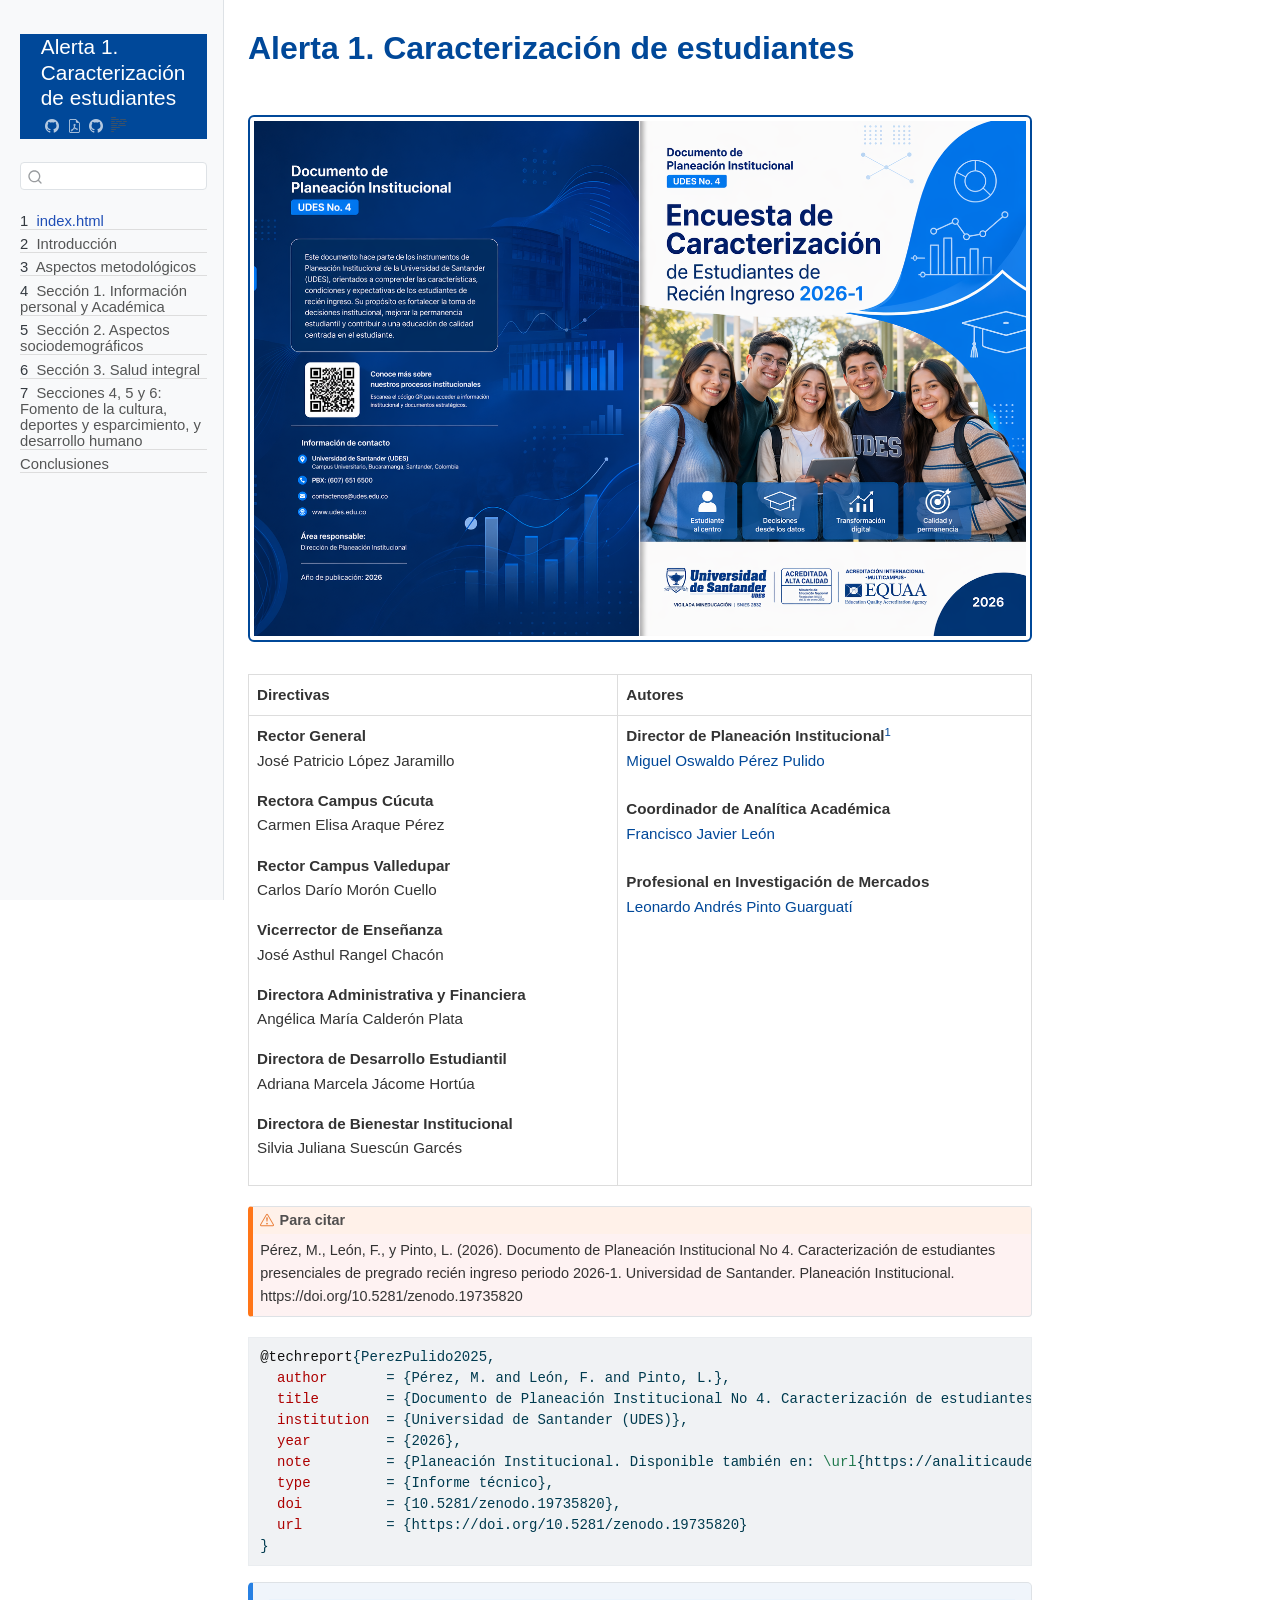
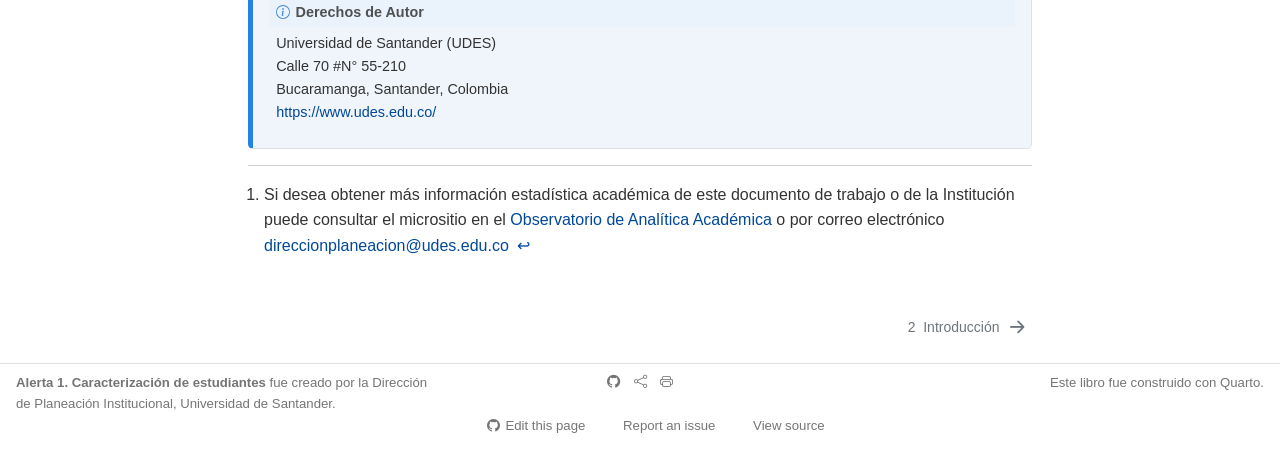
==== commit 28d89ea3: "Actiualizar los qmd" ====
--- a/docs/index.html
+++ b/docs/index.html
@@ -276,7 +276,7 @@
 </div>
 </div>
 <div class="callout-body-container callout-body">
-<p>Pérez, M., León, F., y Pinto, L. (2026). Documento de Planeación Institucional No 4. Caracterización de estudiantes presenciales de pregrado recién ingreso periodo 2026-1. Universidad de Santander. Planeación Institucional. https://doi.org/10.5281/zenodo.XXXXXX</p>
+<p>Pérez, M., León, F., y Pinto, L. (2026). Documento de Planeación Institucional No 4. Caracterización de estudiantes presenciales de pregrado recién ingreso periodo 2026-1. Universidad de Santander. Planeación Institucional. https://doi.org/10.5281/zenodo.19735820</p>
 </div>
 </div>
 <div class="sourceCode" id="cb1"><pre class="sourceCode bibtex code-with-copy"><code class="sourceCode bibtex"><span id="cb1-1"><a href="#cb1-1" aria-hidden="true" tabindex="-1"></a><span class="va">@techreport</span>{<span class="ot">PerezPulido2025</span>,</span>
@@ -286,8 +286,8 @@
 <span id="cb1-5"><a href="#cb1-5" aria-hidden="true" tabindex="-1"></a>  <span class="dt">year</span>         = {2026},</span>
 <span id="cb1-6"><a href="#cb1-6" aria-hidden="true" tabindex="-1"></a>  <span class="dt">note</span>         = {Planeación Institucional. Disponible también en: <span class="ch">\url</span>{https://analiticaudes.github.io/alerta1_cx_2026-1/}},</span>
 <span id="cb1-7"><a href="#cb1-7" aria-hidden="true" tabindex="-1"></a>  <span class="dt">type</span>         = {Informe técnico},</span>
-<span id="cb1-8"><a href="#cb1-8" aria-hidden="true" tabindex="-1"></a>  <span class="dt">doi</span>          = {10.5281/zenodo.XXXXXXX},</span>
-<span id="cb1-9"><a href="#cb1-9" aria-hidden="true" tabindex="-1"></a>  <span class="dt">url</span>          = {https://doi.org/10.5281/zenodo.XXXXXX}</span>
+<span id="cb1-8"><a href="#cb1-8" aria-hidden="true" tabindex="-1"></a>  <span class="dt">doi</span>          = {10.5281/zenodo.19735820},</span>
+<span id="cb1-9"><a href="#cb1-9" aria-hidden="true" tabindex="-1"></a>  <span class="dt">url</span>          = {https://doi.org/10.5281/zenodo.19735820}</span>
 <span id="cb1-10"><a href="#cb1-10" aria-hidden="true" tabindex="-1"></a>}</span></code><button title="Copy to Clipboard" class="code-copy-button"><i class="bi"></i></button></pre></div>
 <div class="callout callout-style-default callout-note callout-titled" title="Derechos de Autor">
 <div class="callout-header d-flex align-content-center">
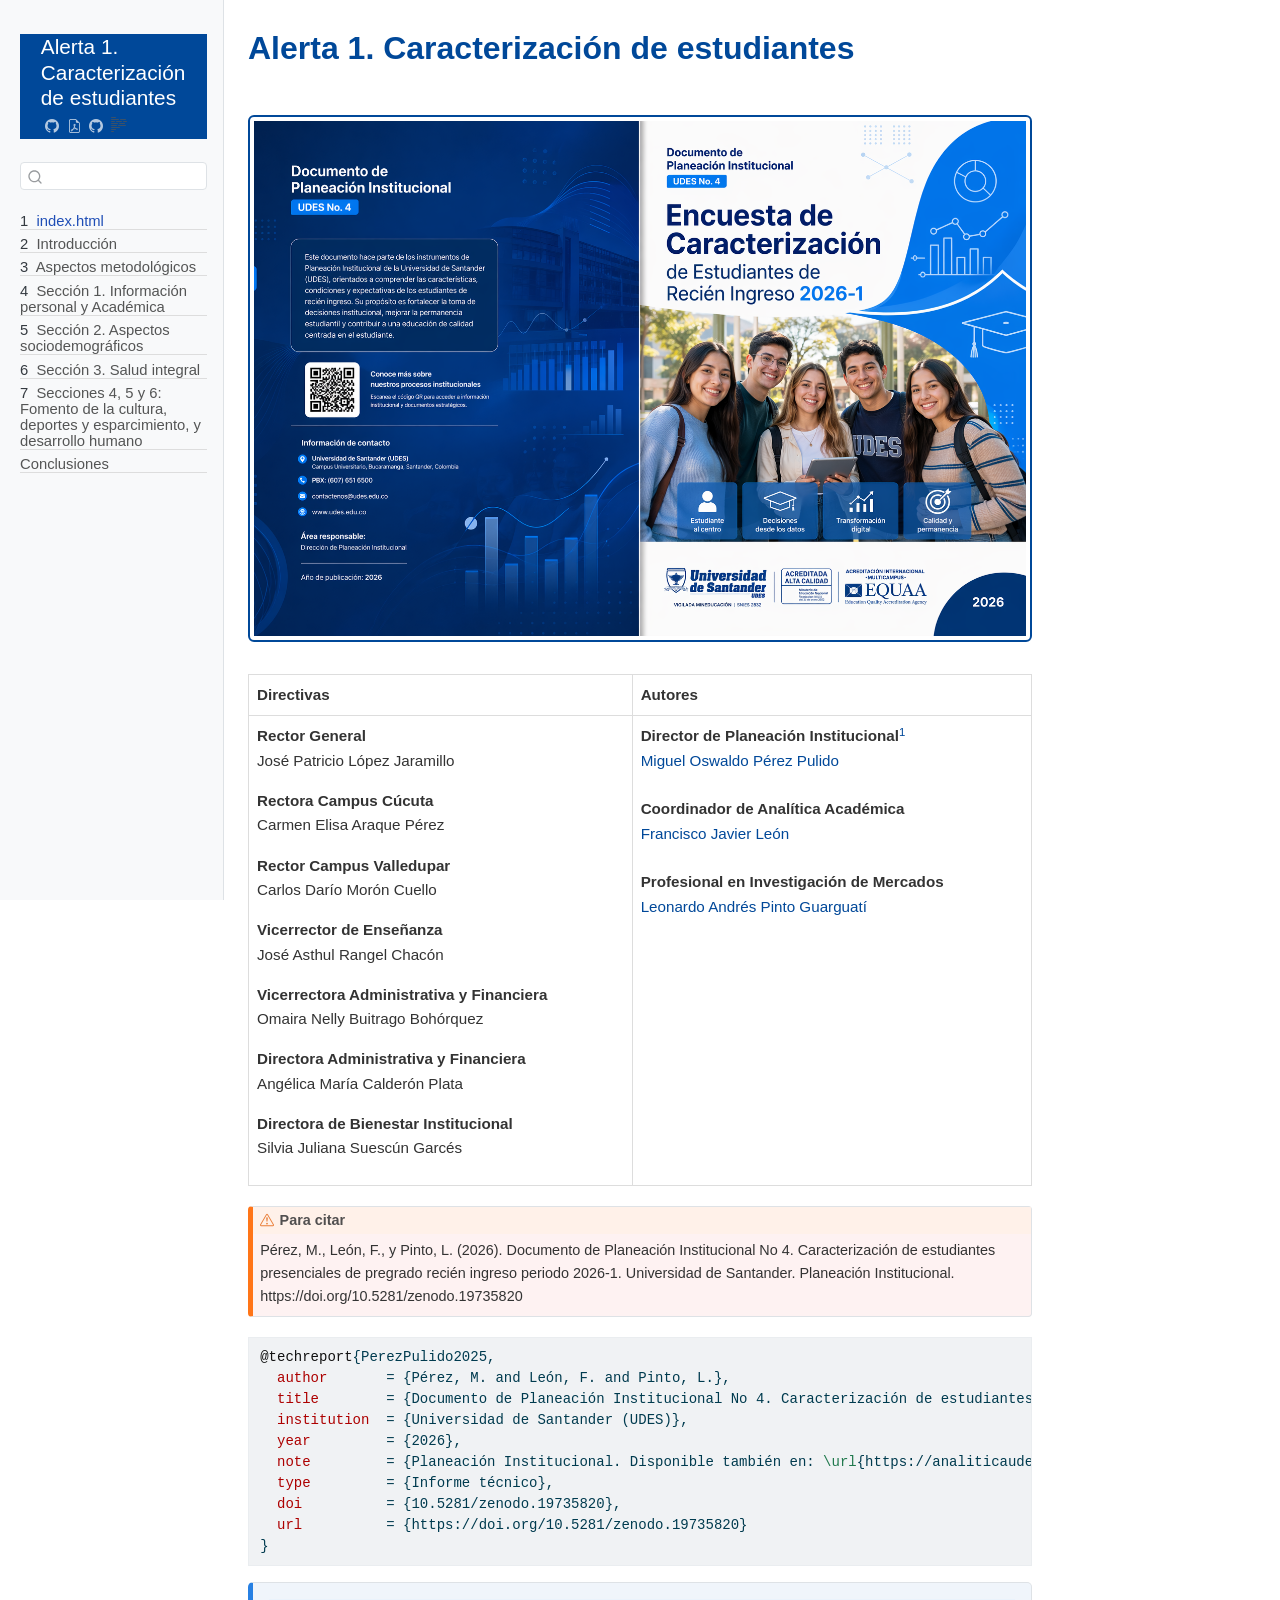
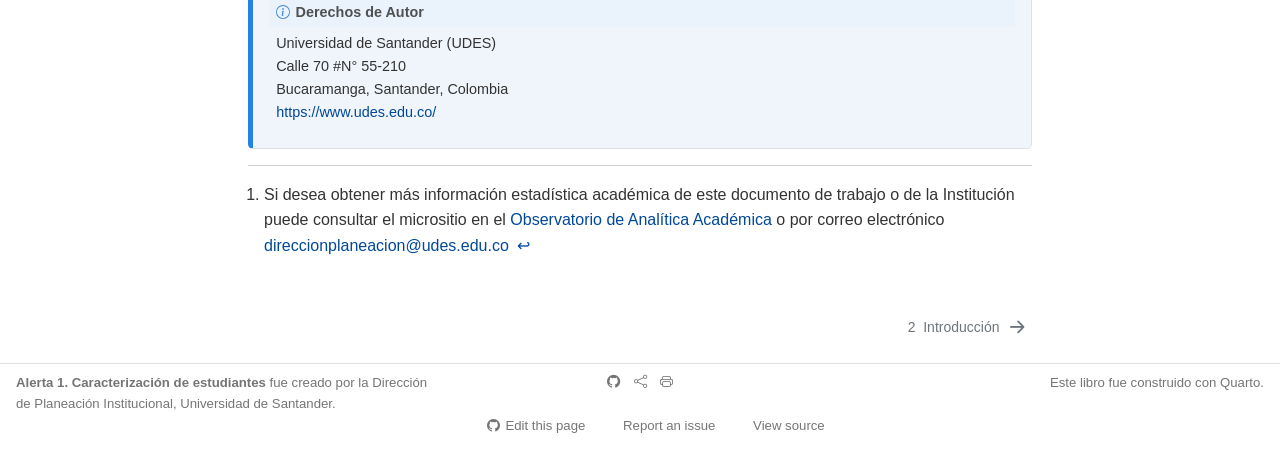
==== commit ea64d3de: "Actualizar index" ====
--- a/docs/index.html
+++ b/docs/index.html
@@ -249,10 +249,10 @@
 Carlos Darío Morón Cuello</p>
 <p><strong>Vicerrector de Enseñanza<br>
 </strong>José Asthul Rangel Chacón</p>
+<p><strong>Vicerrectora Administrativa y Financiera<br>
+</strong>Omaira Nelly Buitrago Bohórquez</p>
 <p><strong>Directora Administrativa y Financiera</strong><br>
 Angélica María Calderón Plata</p>
-<p><strong>Directora de Desarrollo Estudiantil</strong><br>
-Adriana Marcela Jácome Hortúa</p>
 <p><strong>Directora de Bienestar Institucional</strong><br>
 Silvia Juliana Suescún Garcés</p></td>
 <td><strong>Director de Planeación Institucional</strong><a href="#fn1" class="footnote-ref" id="fnref1" role="doc-noteref"><sup>1</sup></a><br>
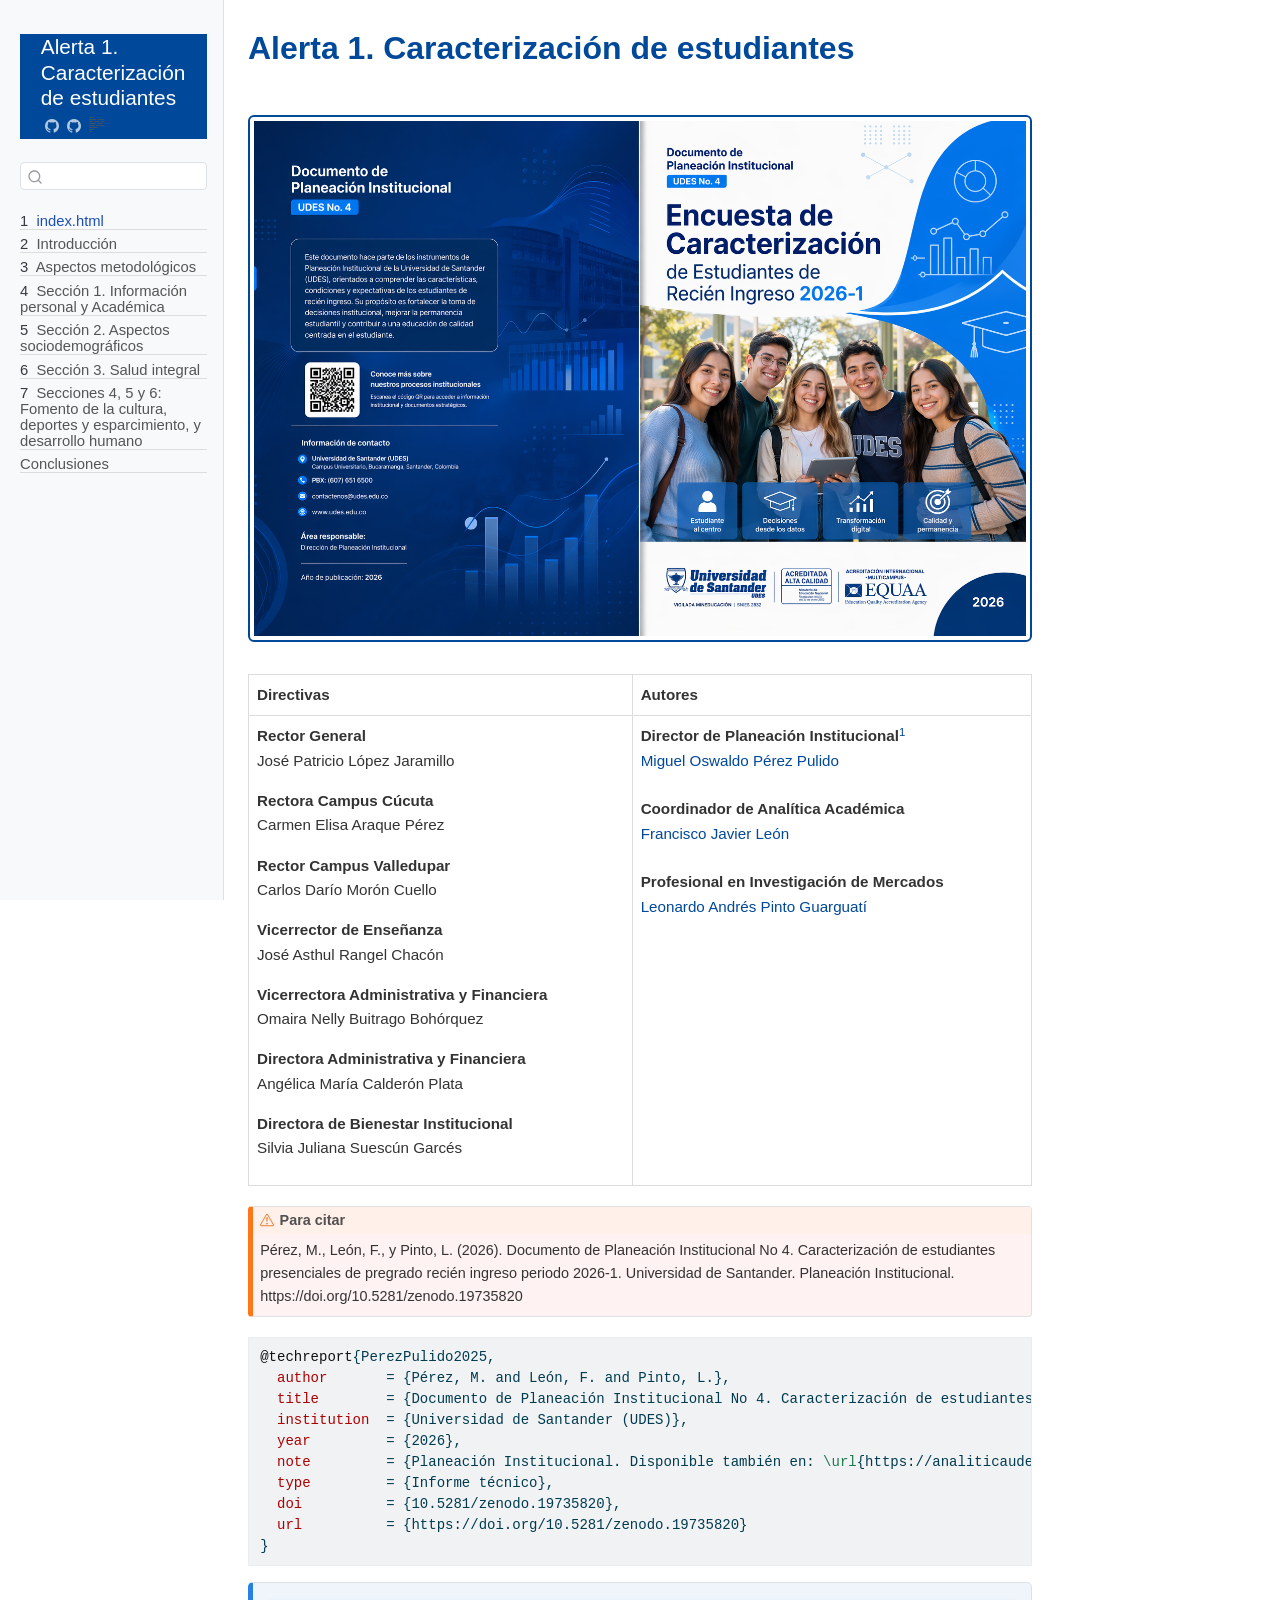
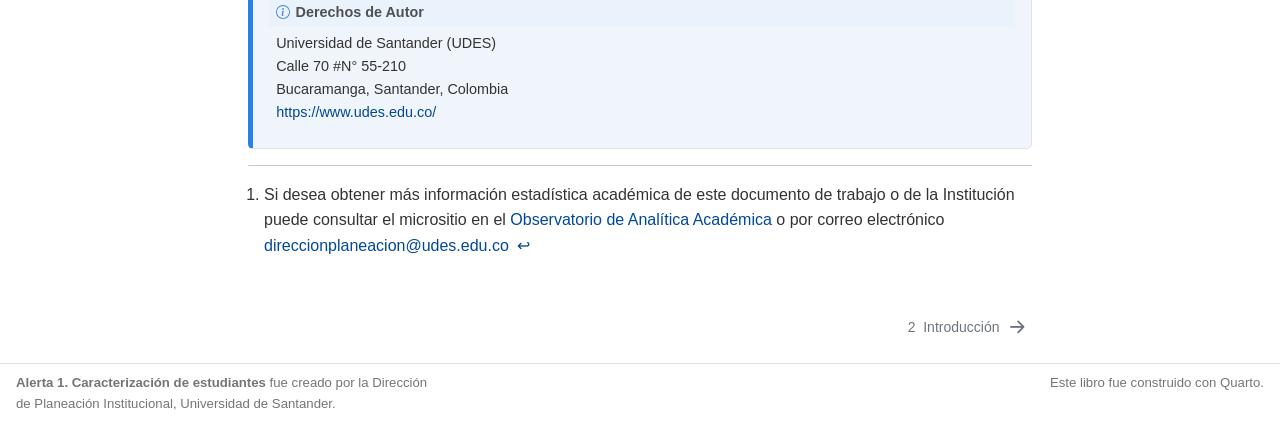
==== commit 052366e5: "Actualizar qmd 1" ====
--- a/docs/index.html
+++ b/docs/index.html
@@ -136,7 +136,6 @@
       <a href="./">Alerta 1. Caracterización de estudiantes</a> 
         <div class="sidebar-tools-main tools-wide">
     <a href="https://github.com/udesanalitica/alerta1_cx_2026-1" title="Repositorio GitHub" class="quarto-navigation-tool px-1" aria-label="Repositorio GitHub"><i class="bi bi-github"></i></a>
-    <a href="./Alerta1_2026-1.pdf" title="Descargar PDF" class="quarto-navigation-tool px-1" aria-label="Descargar PDF"><i class="bi bi-file-earmark-pdf"></i></a>
     <a href="https://github.com/udesanalitica/alerta1_cx_2026-1" title="Source Code" class="quarto-navigation-tool px-1" aria-label="Source Code"><i class="bi bi-github"></i></a>
   <a href="" class="quarto-reader-toggle quarto-navigation-tool px-1" onclick="window.quartoToggleReader(); return false;" title="Toggle reader mode">
   <div class="quarto-reader-toggle-btn">
@@ -730,8 +729,8 @@
 <p><strong>Alerta 1. Caracterización de estudiantes</strong> fue creado por la Dirección de Planeación Institucional, Universidad de Santander.</p>
 </div>   
     <div class="nav-footer-center">
-<p><a href="https://github.com/udesanalitica/alerta1_cx_2026-1" target="_blank" aria-label="GitHub"><i class="bi bi-github"></i></a> <a href="#" aria-label="Compartir" style="margin-left: 10px;"><i class="bi bi-share"></i></a> <a href="javascript:window.print()" aria-label="Imprimir" style="margin-left: 10px;"><i class="bi bi-printer"></i></a></p>
-<div class="toc-actions"><ul><li><a href="https://github.com/udesanalitica/alerta1_cx_2026-1/edit/main/index.qmd" class="toc-action"><i class="bi bi-github"></i>Edit this page</a></li><li><a href="https://github.com/udesanalitica/alerta1_cx_2026-1/issues/new" class="toc-action"><i class="bi empty"></i>Report an issue</a></li><li><a href="https://github.com/udesanalitica/alerta1_cx_2026-1/blob/main/index.qmd" class="toc-action"><i class="bi empty"></i>View source</a></li></ul></div></div>
+      &nbsp;
+    </div>
     <div class="nav-footer-right">
 <p>Este libro fue construido con <a href="https://quarto.org/" target="_blank">Quarto</a>.</p>
 </div>
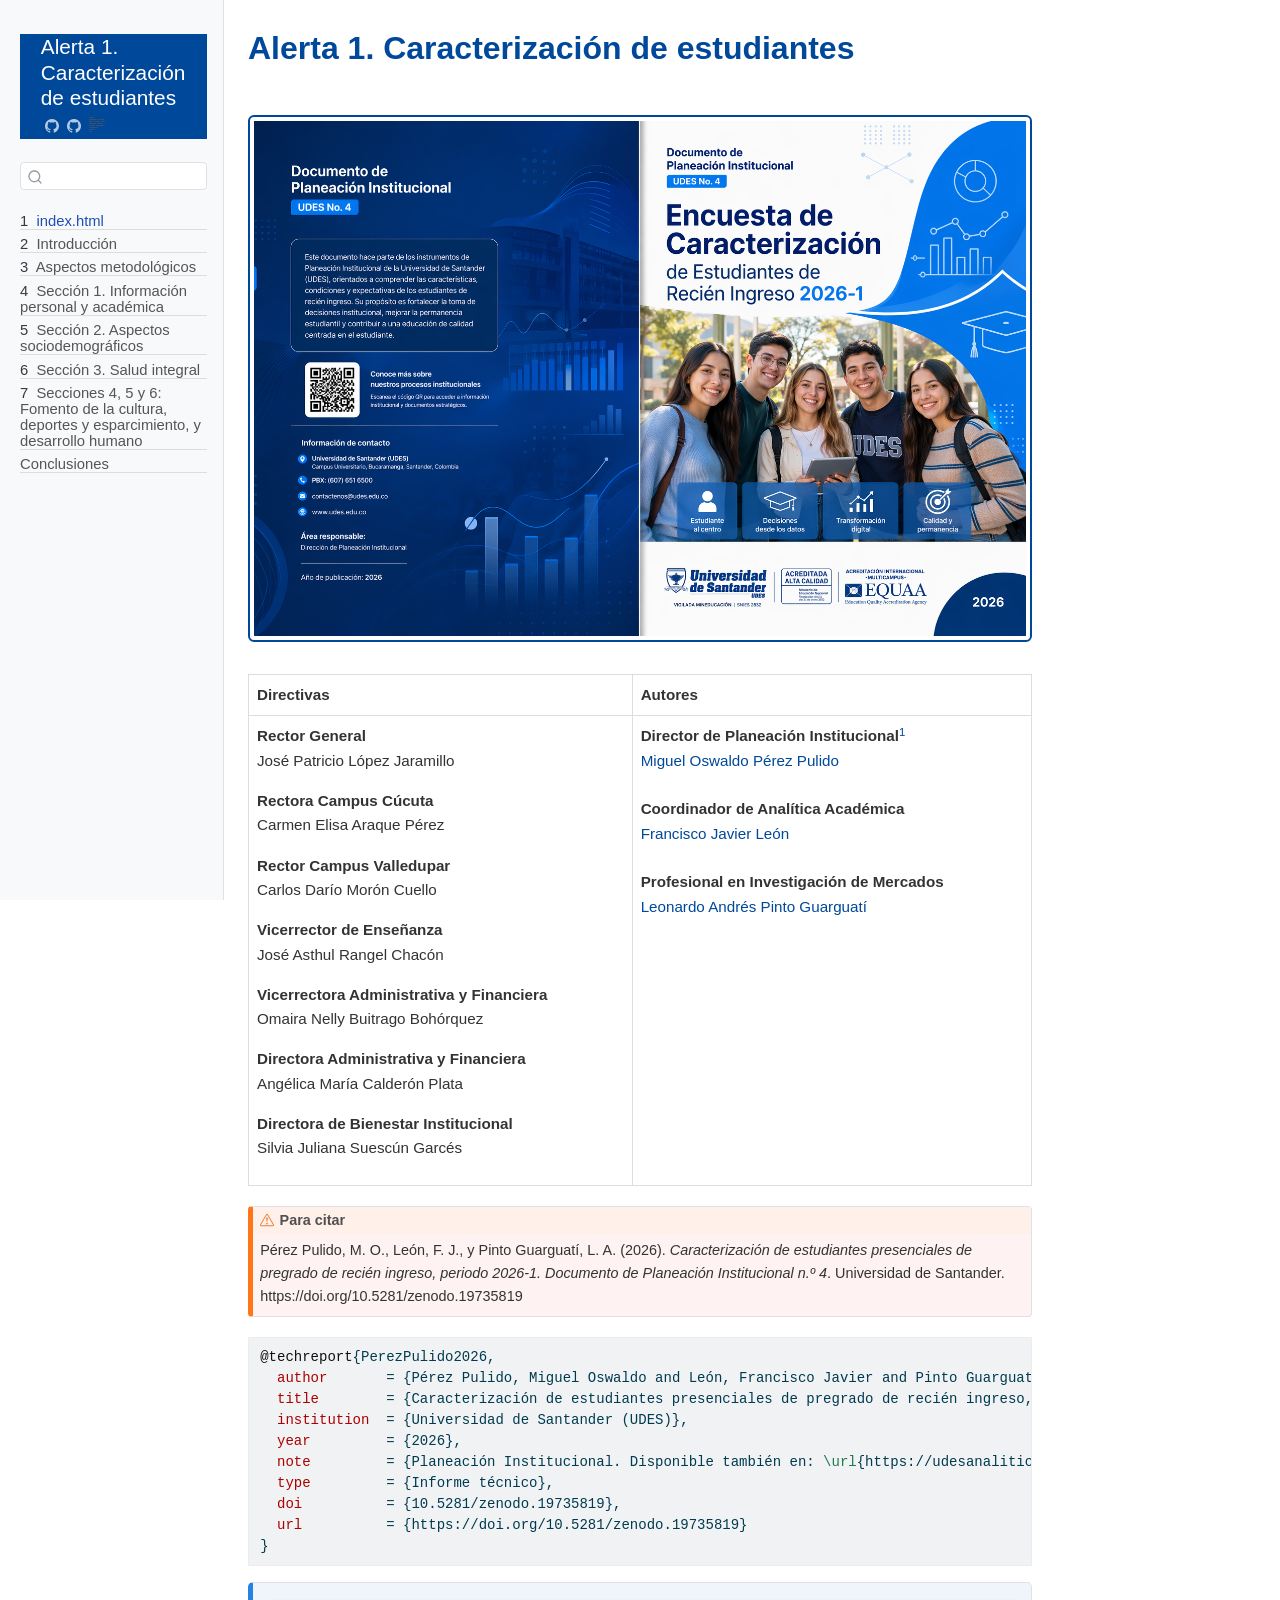
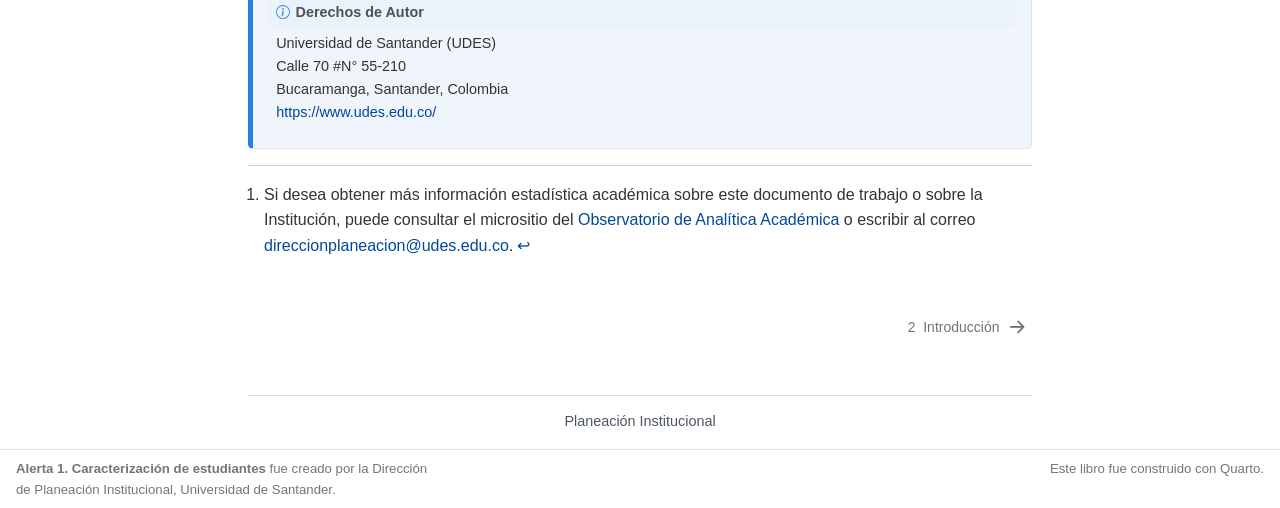
==== commit bdf921a4: "Corregir campus Bogota, privacidad y metadatos" ====
--- a/docs/index.html
+++ b/docs/index.html
@@ -173,7 +173,7 @@
         <li class="sidebar-item">
   <div class="sidebar-item-container"> 
   <a href="./Seccion1.html" class="sidebar-item-text sidebar-link">
- <span class="menu-text"><span class="chapter-number">4</span>&nbsp; <span class="chapter-title">Sección 1. Información personal y Académica</span></span></a>
+ <span class="menu-text"><span class="chapter-number">4</span>&nbsp; <span class="chapter-title">Sección 1. Información personal y académica</span></span></a>
   </div>
 </li>
         <li class="sidebar-item">
@@ -275,18 +275,18 @@
 </div>
 </div>
 <div class="callout-body-container callout-body">
-<p>Pérez, M., León, F., y Pinto, L. (2026). Documento de Planeación Institucional No 4. Caracterización de estudiantes presenciales de pregrado recién ingreso periodo 2026-1. Universidad de Santander. Planeación Institucional. https://doi.org/10.5281/zenodo.19735820</p>
-</div>
-</div>
-<div class="sourceCode" id="cb1"><pre class="sourceCode bibtex code-with-copy"><code class="sourceCode bibtex"><span id="cb1-1"><a href="#cb1-1" aria-hidden="true" tabindex="-1"></a><span class="va">@techreport</span>{<span class="ot">PerezPulido2025</span>,</span>
-<span id="cb1-2"><a href="#cb1-2" aria-hidden="true" tabindex="-1"></a>  <span class="dt">author</span>       = {Pérez, M. and León, F. and Pinto, L.},</span>
-<span id="cb1-3"><a href="#cb1-3" aria-hidden="true" tabindex="-1"></a>  <span class="dt">title</span>        = {Documento de Planeación Institucional No 4. Caracterización de estudiantes presenciales de pregrado recién ingreso periodo 2026-1},</span>
+<p>Pérez Pulido, M. O., León, F. J., y Pinto Guarguatí, L. A. (2026). <em>Caracterización de estudiantes presenciales de pregrado de recién ingreso, periodo 2026-1. Documento de Planeación Institucional n.º 4</em>. Universidad de Santander. https://doi.org/10.5281/zenodo.19735819</p>
+</div>
+</div>
+<div class="sourceCode" id="cb1"><pre class="sourceCode bibtex code-with-copy"><code class="sourceCode bibtex"><span id="cb1-1"><a href="#cb1-1" aria-hidden="true" tabindex="-1"></a><span class="va">@techreport</span>{<span class="ot">PerezPulido2026</span>,</span>
+<span id="cb1-2"><a href="#cb1-2" aria-hidden="true" tabindex="-1"></a>  <span class="dt">author</span>       = {Pérez Pulido, Miguel Oswaldo and León, Francisco Javier and Pinto Guarguatí, Leonardo Andrés},</span>
+<span id="cb1-3"><a href="#cb1-3" aria-hidden="true" tabindex="-1"></a>  <span class="dt">title</span>        = {Caracterización de estudiantes presenciales de pregrado de recién ingreso, periodo 2026-1. Documento de Planeación Institucional n.º 4},</span>
 <span id="cb1-4"><a href="#cb1-4" aria-hidden="true" tabindex="-1"></a>  <span class="dt">institution</span>  = {Universidad de Santander (UDES)},</span>
 <span id="cb1-5"><a href="#cb1-5" aria-hidden="true" tabindex="-1"></a>  <span class="dt">year</span>         = {2026},</span>
-<span id="cb1-6"><a href="#cb1-6" aria-hidden="true" tabindex="-1"></a>  <span class="dt">note</span>         = {Planeación Institucional. Disponible también en: <span class="ch">\url</span>{https://analiticaudes.github.io/alerta1_cx_2026-1/}},</span>
+<span id="cb1-6"><a href="#cb1-6" aria-hidden="true" tabindex="-1"></a>  <span class="dt">note</span>         = {Planeación Institucional. Disponible también en: <span class="ch">\url</span>{https://udesanalitica.github.io/alerta1_cx_2026-1/}},</span>
 <span id="cb1-7"><a href="#cb1-7" aria-hidden="true" tabindex="-1"></a>  <span class="dt">type</span>         = {Informe técnico},</span>
-<span id="cb1-8"><a href="#cb1-8" aria-hidden="true" tabindex="-1"></a>  <span class="dt">doi</span>          = {10.5281/zenodo.19735820},</span>
-<span id="cb1-9"><a href="#cb1-9" aria-hidden="true" tabindex="-1"></a>  <span class="dt">url</span>          = {https://doi.org/10.5281/zenodo.19735820}</span>
+<span id="cb1-8"><a href="#cb1-8" aria-hidden="true" tabindex="-1"></a>  <span class="dt">doi</span>          = {10.5281/zenodo.19735819},</span>
+<span id="cb1-9"><a href="#cb1-9" aria-hidden="true" tabindex="-1"></a>  <span class="dt">url</span>          = {https://doi.org/10.5281/zenodo.19735819}</span>
 <span id="cb1-10"><a href="#cb1-10" aria-hidden="true" tabindex="-1"></a>}</span></code><button title="Copy to Clipboard" class="code-copy-button"><i class="bi"></i></button></pre></div>
 <div class="callout callout-style-default callout-note callout-titled" title="Derechos de Autor">
 <div class="callout-header d-flex align-content-center">
@@ -309,11 +309,14 @@
 <section id="footnotes" class="footnotes footnotes-end-of-document" role="doc-endnotes">
 <hr>
 <ol>
-<li id="fn1"><p>Si desea obtener más información estadística académica de este documento de trabajo o de la Institución puede consultar el micrositio en el <a href="https://udes.edu.co/ensenanza/dependencias/analitica-academica/observatorio">Observatorio de Analítica Académica</a> o por correo electrónico <a href="mailto:analitica.academica@udes.edu.co">direccionplaneacion@udes.edu.co</a>&nbsp;<a href="#fnref1" class="footnote-back" role="doc-backlink">↩︎</a></p></li>
+<li id="fn1"><p>Si desea obtener más información estadística académica sobre este documento de trabajo o sobre la Institución, puede consultar el micrositio del <a href="https://udes.edu.co/ensenanza/dependencias/analitica-academica/observatorio">Observatorio de Analítica Académica</a> o escribir al correo <a href="mailto:direccionplaneacion@udes.edu.co">direccionplaneacion@udes.edu.co</a>.<a href="#fnref1" class="footnote-back" role="doc-backlink">↩︎</a></p></li>
 </ol>
 </section>
 
 </main> <!-- /main -->
+<div class="institutional-footer" role="contentinfo">
+  Planeación Institucional
+</div>
 <script id="quarto-html-after-body" type="application/javascript">
   window.document.addEventListener("DOMContentLoaded", function (event) {
     const icon = "";
--- a/docs/style.css
+++ b/docs/style.css
@@ -193,6 +193,15 @@
   }
 }
 
+.institutional-footer {
+  margin-top: 2rem;
+  padding: 1rem 0;
+  border-top: 1px solid #d9dee7;
+  color: #4b5563;
+  font-size: 0.9rem;
+  text-align: center;
+}
+
 img[src*="cover.png"] {
   max-width: 100%;   /* Puedes usar 100% si quieres que llene todo el ancho disponible */
   height: auto;
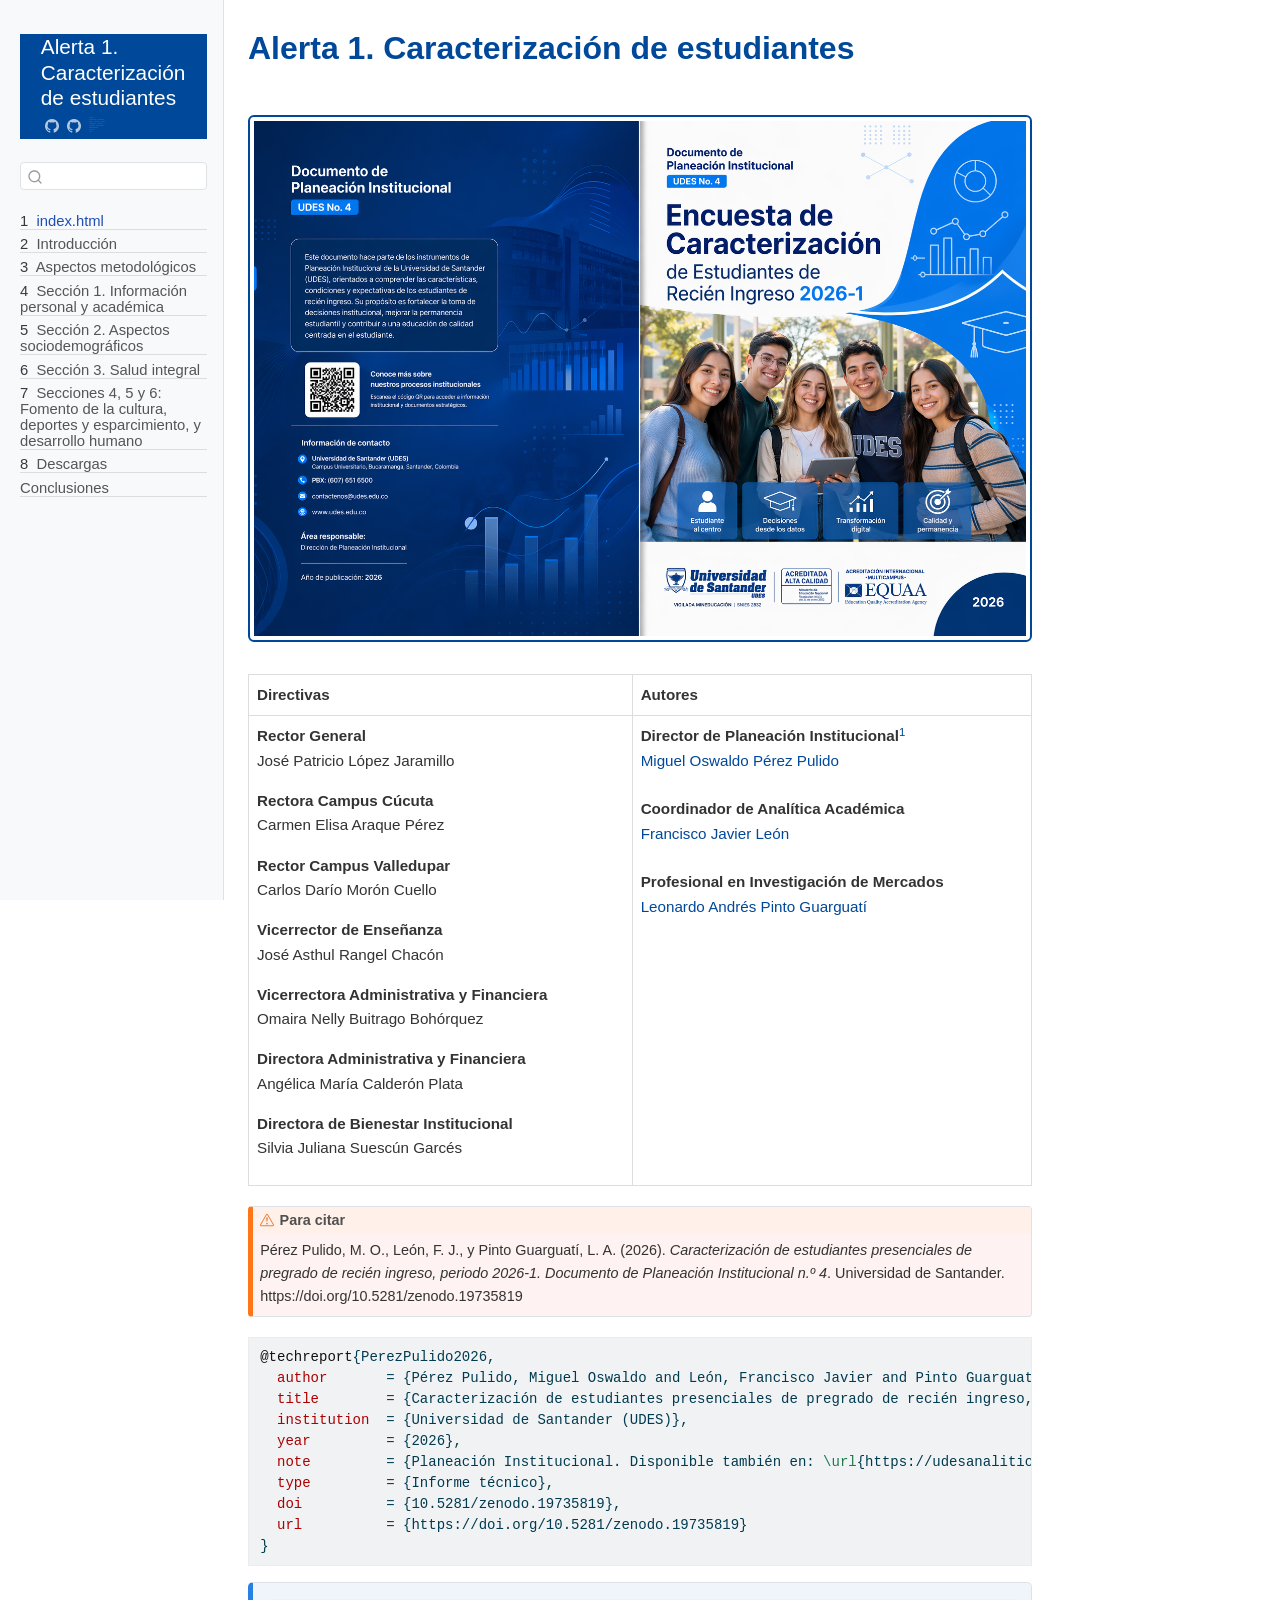
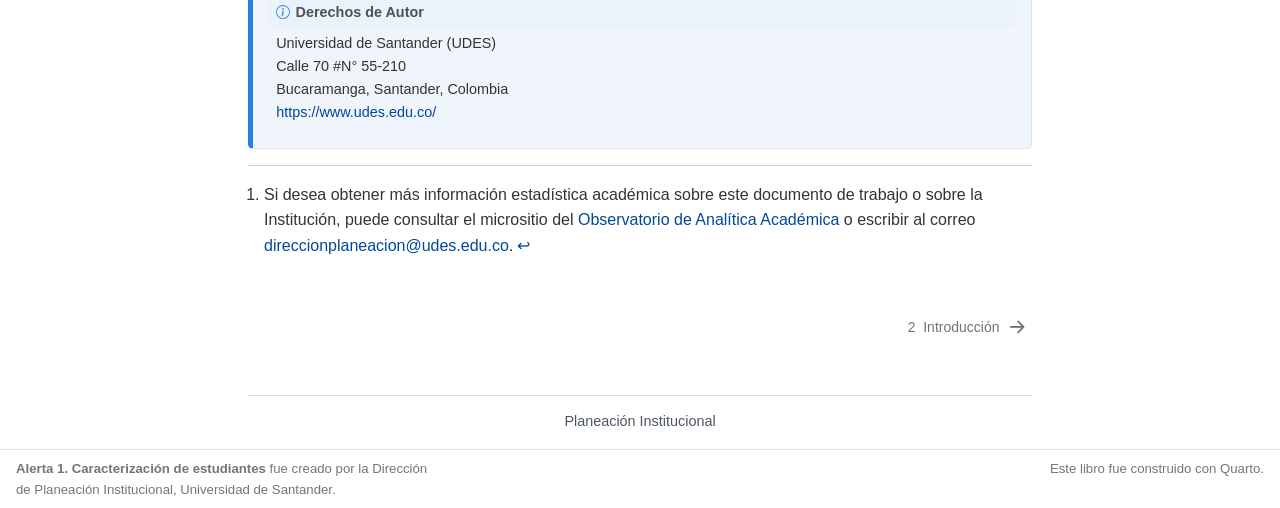
==== commit 75e46191: "Agregar informes ejecutivos PDF por campus" ====
--- a/docs/index.html
+++ b/docs/index.html
@@ -196,6 +196,12 @@
 </li>
         <li class="sidebar-item">
   <div class="sidebar-item-container"> 
+  <a href="./Descargas.html" class="sidebar-item-text sidebar-link">
+ <span class="menu-text"><span class="chapter-number">8</span>&nbsp; <span class="chapter-title">Descargas</span></span></a>
+  </div>
+</li>
+        <li class="sidebar-item">
+  <div class="sidebar-item-container"> 
   <a href="./Conclusiones.html" class="sidebar-item-text sidebar-link">
  <span class="menu-text">Conclusiones</span></a>
   </div>
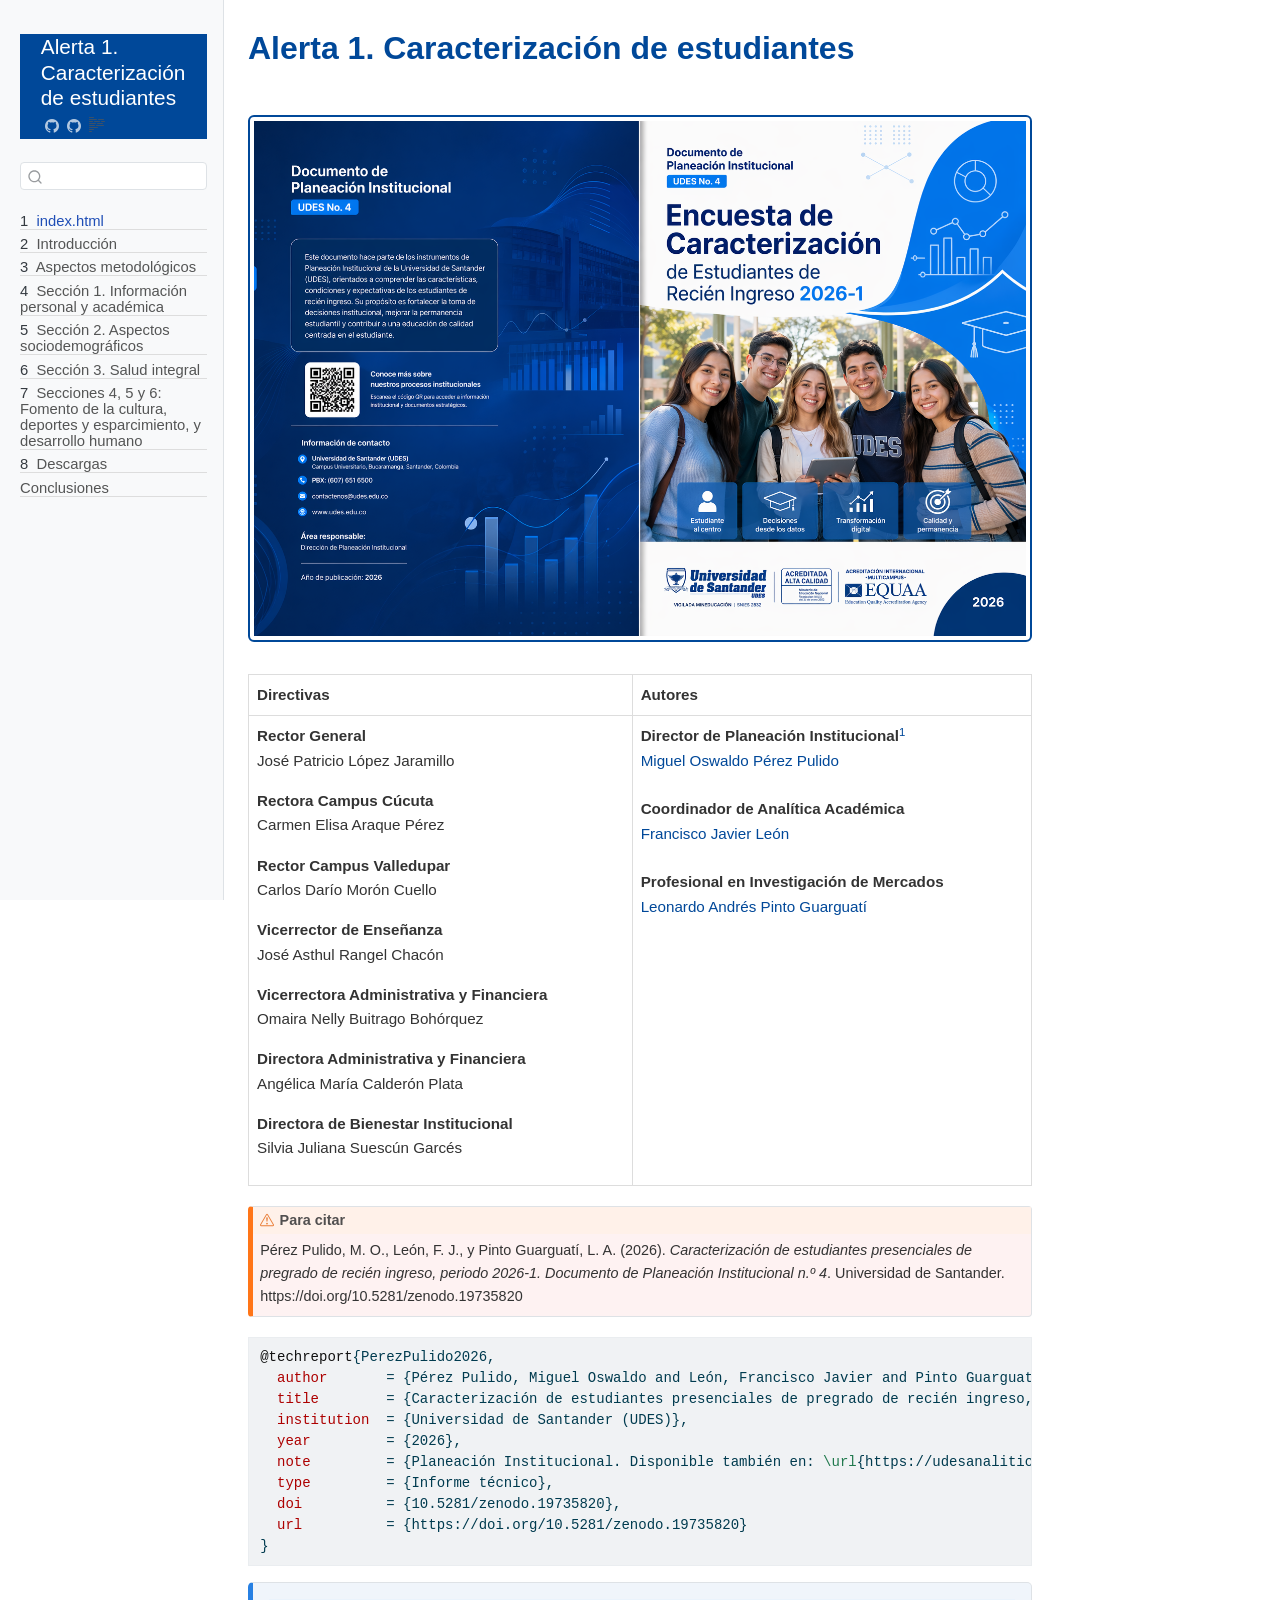
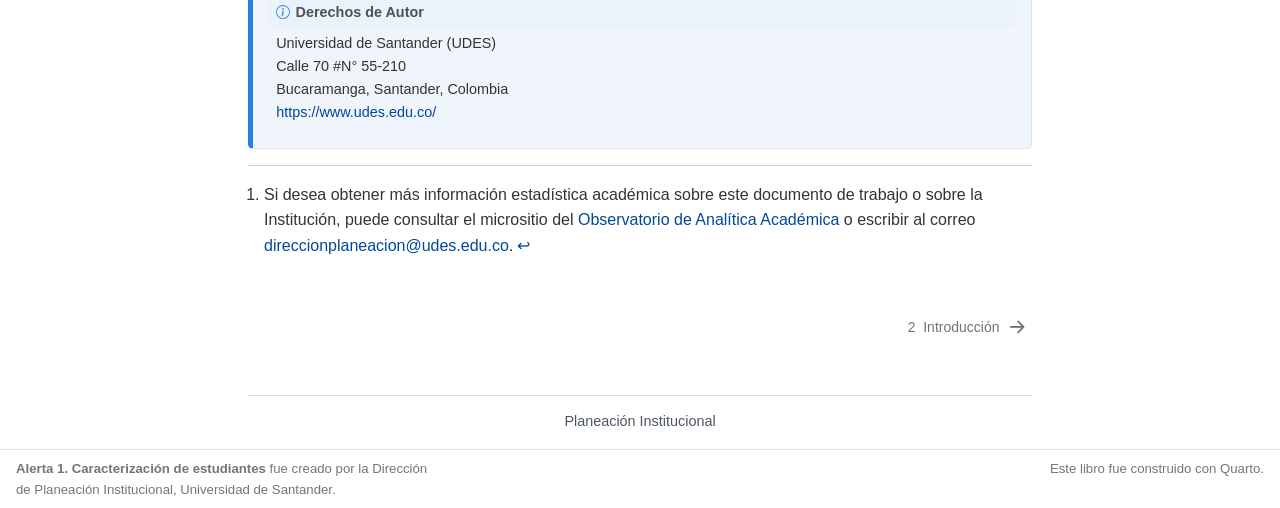
==== commit 65c6c6fe: "Actualiza el DOI de la cita publicada" ====
--- a/docs/index.html
+++ b/docs/index.html
@@ -281,7 +281,7 @@
 </div>
 </div>
 <div class="callout-body-container callout-body">
-<p>Pérez Pulido, M. O., León, F. J., y Pinto Guarguatí, L. A. (2026). <em>Caracterización de estudiantes presenciales de pregrado de recién ingreso, periodo 2026-1. Documento de Planeación Institucional n.º 4</em>. Universidad de Santander. https://doi.org/10.5281/zenodo.19735819</p>
+<p>Pérez Pulido, M. O., León, F. J., y Pinto Guarguatí, L. A. (2026). <em>Caracterización de estudiantes presenciales de pregrado de recién ingreso, periodo 2026-1. Documento de Planeación Institucional n.º 4</em>. Universidad de Santander. https://doi.org/10.5281/zenodo.19735820</p>
 </div>
 </div>
 <div class="sourceCode" id="cb1"><pre class="sourceCode bibtex code-with-copy"><code class="sourceCode bibtex"><span id="cb1-1"><a href="#cb1-1" aria-hidden="true" tabindex="-1"></a><span class="va">@techreport</span>{<span class="ot">PerezPulido2026</span>,</span>
@@ -291,8 +291,8 @@
 <span id="cb1-5"><a href="#cb1-5" aria-hidden="true" tabindex="-1"></a>  <span class="dt">year</span>         = {2026},</span>
 <span id="cb1-6"><a href="#cb1-6" aria-hidden="true" tabindex="-1"></a>  <span class="dt">note</span>         = {Planeación Institucional. Disponible también en: <span class="ch">\url</span>{https://udesanalitica.github.io/alerta1_cx_2026-1/}},</span>
 <span id="cb1-7"><a href="#cb1-7" aria-hidden="true" tabindex="-1"></a>  <span class="dt">type</span>         = {Informe técnico},</span>
-<span id="cb1-8"><a href="#cb1-8" aria-hidden="true" tabindex="-1"></a>  <span class="dt">doi</span>          = {10.5281/zenodo.19735819},</span>
-<span id="cb1-9"><a href="#cb1-9" aria-hidden="true" tabindex="-1"></a>  <span class="dt">url</span>          = {https://doi.org/10.5281/zenodo.19735819}</span>
+<span id="cb1-8"><a href="#cb1-8" aria-hidden="true" tabindex="-1"></a>  <span class="dt">doi</span>          = {10.5281/zenodo.19735820},</span>
+<span id="cb1-9"><a href="#cb1-9" aria-hidden="true" tabindex="-1"></a>  <span class="dt">url</span>          = {https://doi.org/10.5281/zenodo.19735820}</span>
 <span id="cb1-10"><a href="#cb1-10" aria-hidden="true" tabindex="-1"></a>}</span></code><button title="Copy to Clipboard" class="code-copy-button"><i class="bi"></i></button></pre></div>
 <div class="callout callout-style-default callout-note callout-titled" title="Derechos de Autor">
 <div class="callout-header d-flex align-content-center">
@@ -749,4 +749,4 @@
 
 
 
-</body></html>+</body></html>
